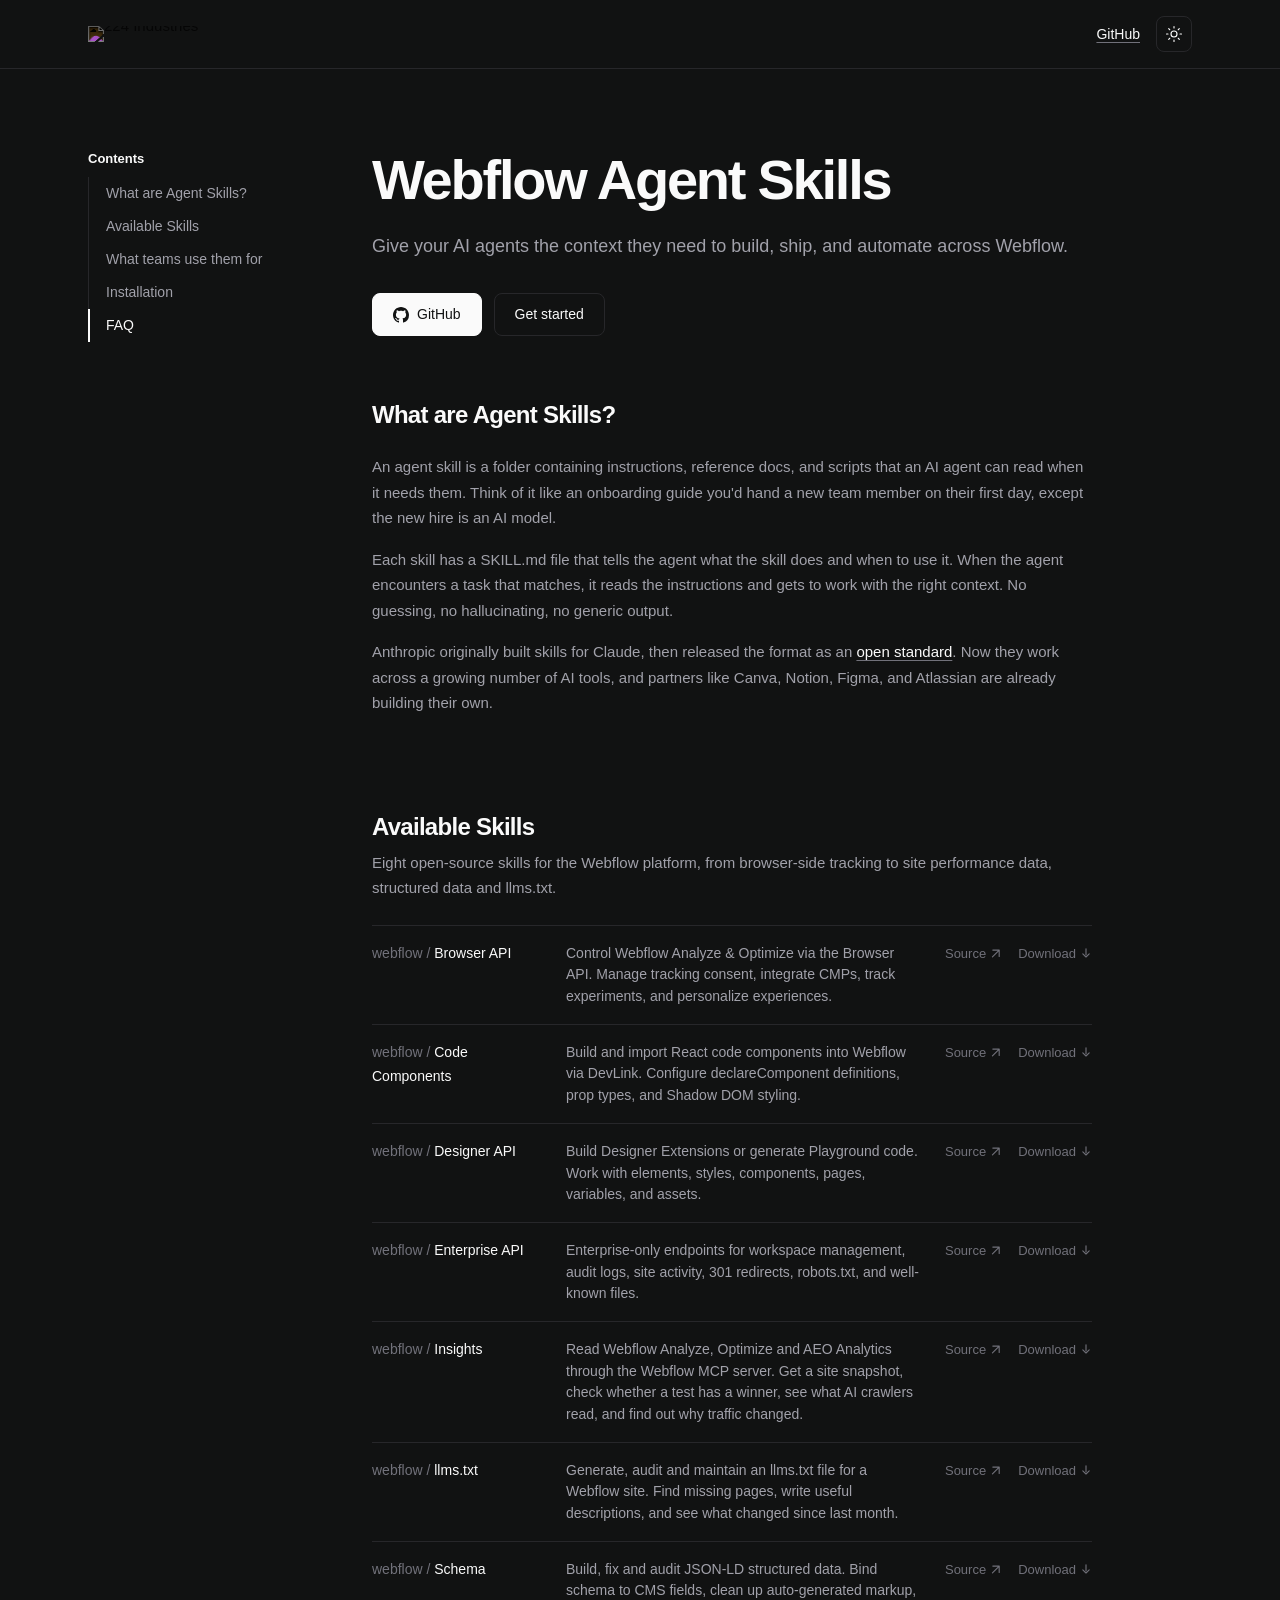
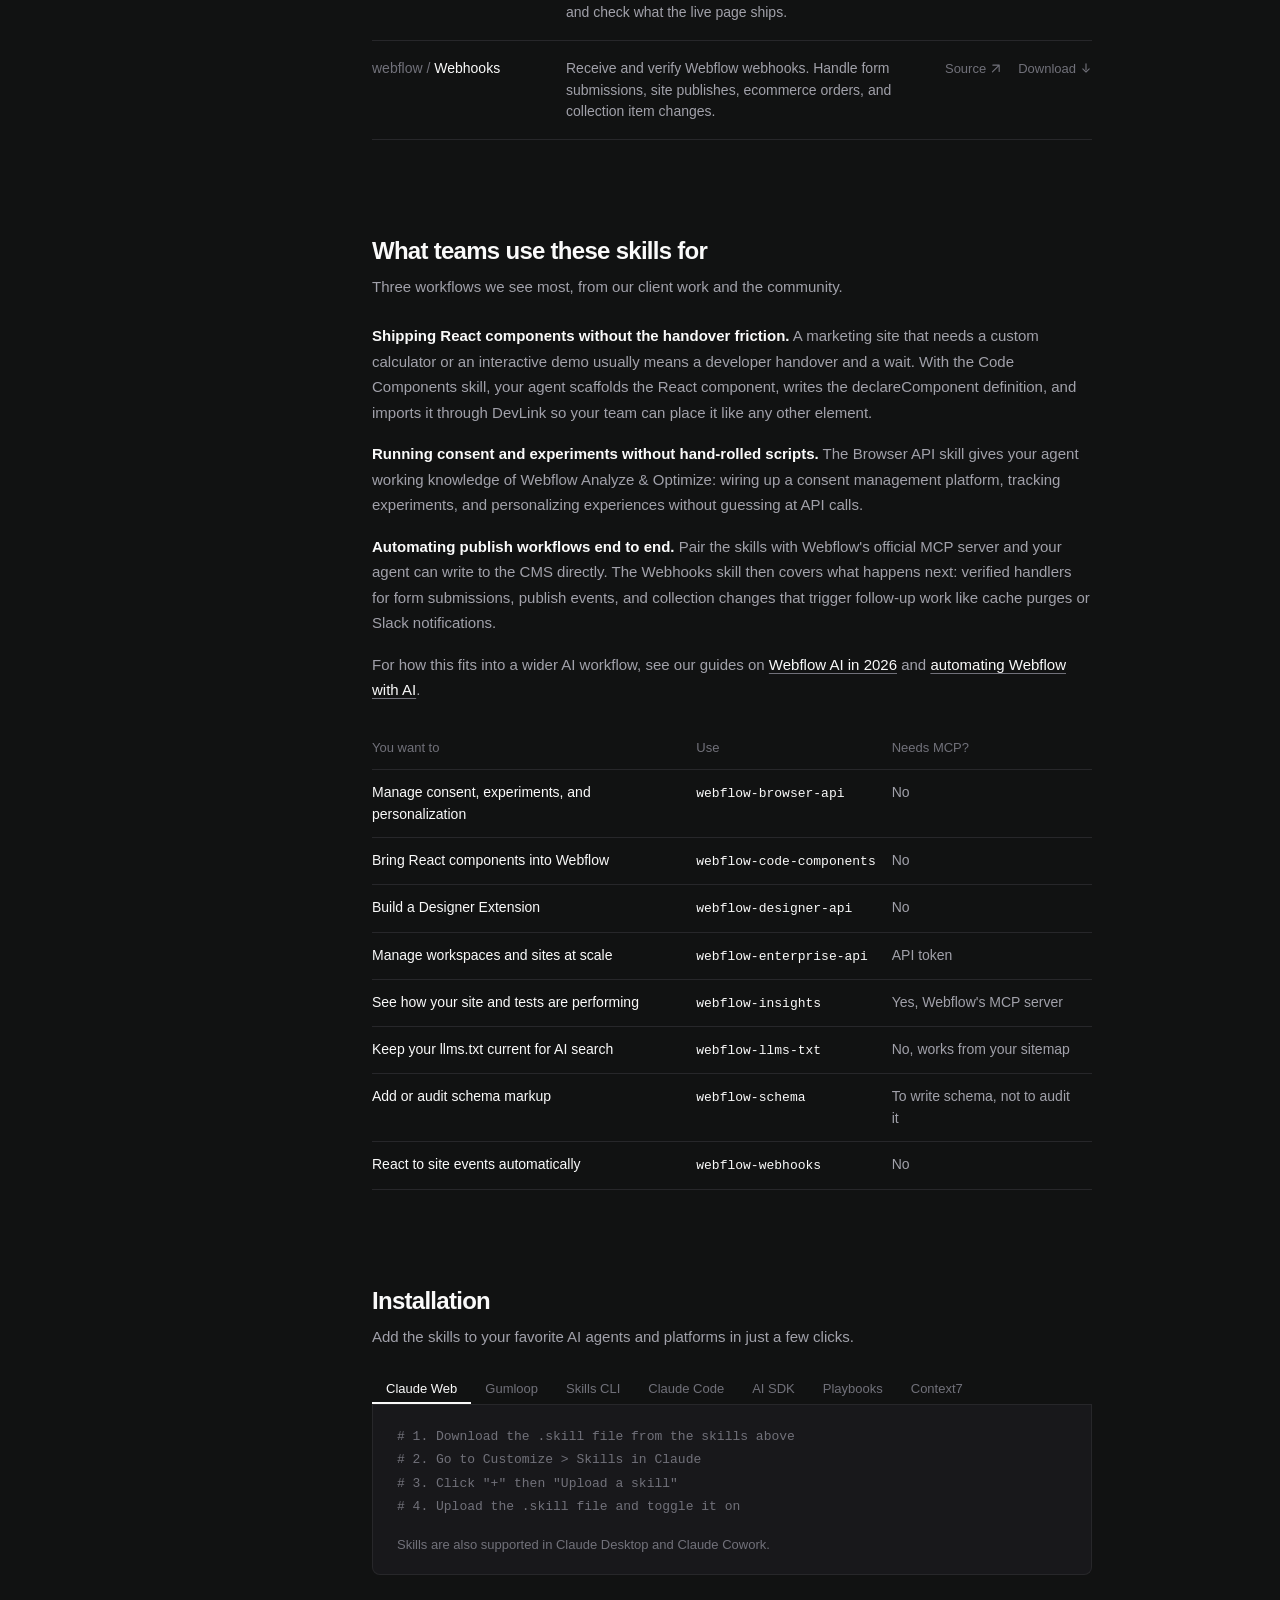
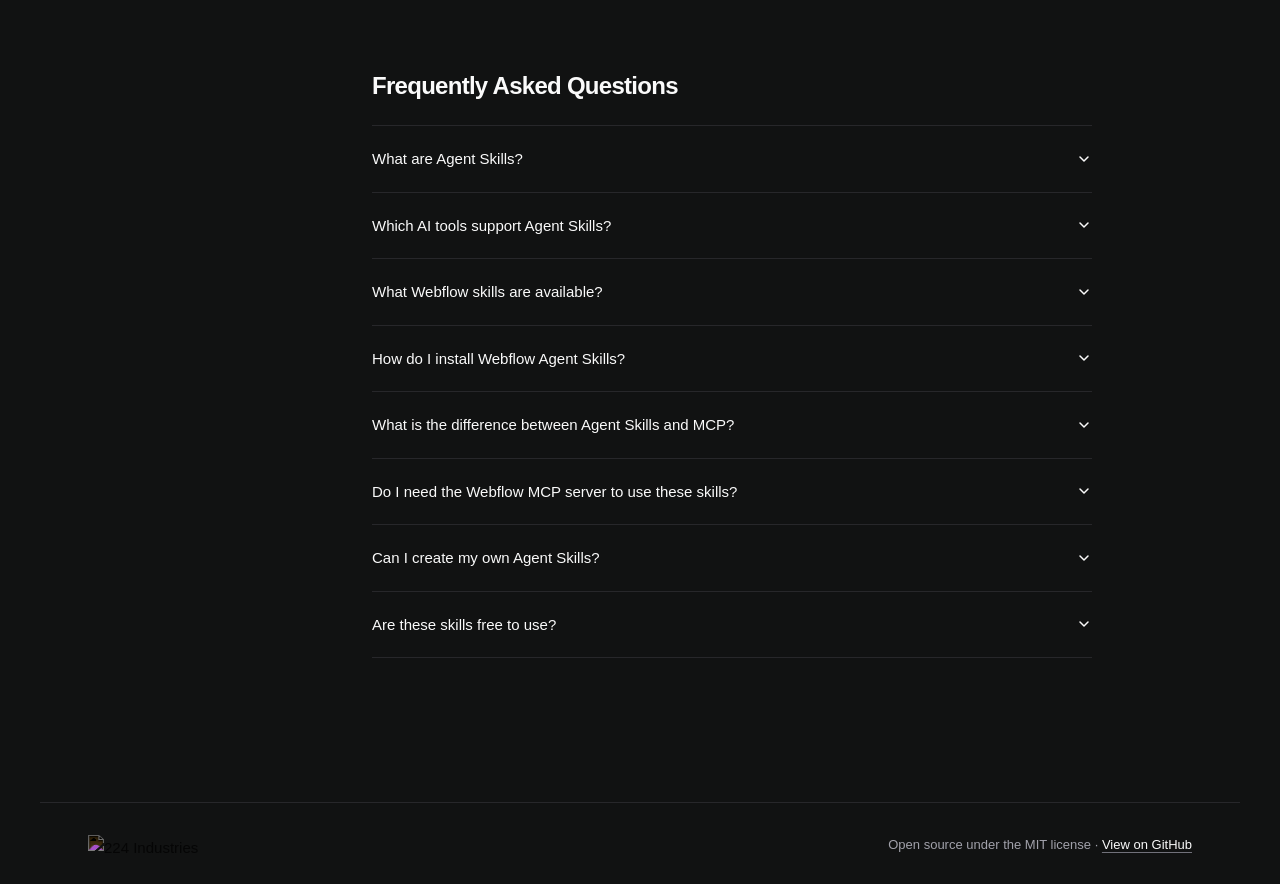
==== docs/index.html @ bc15a8db "Primary buttons use the theme colours, not the brand mint Co-Authored-By: Claude Opus 5.5 <noreply@a" ====
<!DOCTYPE html>
<html lang="en" data-theme="dark">
<head>
  <!-- Google Tag Manager -->
  <script>(function(w,d,s,l,i){w[l]=w[l]||[];w[l].push({'gtm.start':
  new Date().getTime(),event:'gtm.js'});var f=d.getElementsByTagName(s)[0],
  j=d.createElement(s),dl=l!='dataLayer'?'&l='+l:'';j.async=true;j.src=
  'https://www.googletagmanager.com/gtm.js?id='+i+dl;f.parentNode.insertBefore(j,f);
  })(window,document,'script','dataLayer','GTM-KTM57RM4');</script>
  <!-- End Google Tag Manager -->
  <meta charset="UTF-8">
  <meta name="viewport" content="width=device-width, initial-scale=1.0">
  <title>Webflow Agent Skills | 224 Industries</title>
  <meta name="description" content="Free, open-source Webflow Agent Skills for teams using Claude or other AI agents. Covers the Designer API, code components, webhooks and more.">
  <meta name="robots" content="index, follow">
  <meta name="author" content="224 Industries">
  <meta name="theme-color" content="#111212">
  <link rel="icon" type="image/jpeg" href="https://224industries.com.au/webflow-skills/assets/fav-brand.jpg">
  <link rel="apple-touch-icon" href="https://224industries.com.au/webflow-skills/assets/webclip-brand.png">
  <link rel="canonical" href="https://224industries.com.au/webflow-skills">
  <!-- Open Graph -->
  <meta property="og:type" content="website">
  <meta property="og:title" content="Webflow Agent Skills | 224 Industries">
  <meta property="og:description" content="Free, open-source Webflow Agent Skills for teams using Claude or other AI agents. Covers the Designer API, code components, webhooks and more.">
  <meta property="og:url" content="https://224industries.com.au/webflow-skills">
  <meta property="og:site_name" content="224 Industries">
  <meta property="og:image" content="https://224industries.com.au/webflow-skills/open-graph-image.png">
  <meta property="og:image:width" content="1200">
  <meta property="og:image:height" content="630">
  <meta property="og:image:alt" content="Webflow Agent Skills by 224 Industries">
  <meta property="og:locale" content="en_US">
  <!-- Twitter Card -->
  <meta name="twitter:card" content="summary_large_image">
  <meta name="twitter:title" content="Webflow Agent Skills | 224 Industries">
  <meta name="twitter:description" content="Free, open-source Webflow Agent Skills for teams using Claude or other AI agents. Covers the Designer API, code components, webhooks and more.">
  <meta name="twitter:image" content="https://224industries.com.au/webflow-skills/open-graph-image.png">
  <meta name="twitter:image:alt" content="Webflow Agent Skills by 224 Industries">
  <script type="application/ld+json">
  {
    "@context": "https://schema.org",
    "@graph": [
      {
        "@type": "WebPage",
        "name": "Webflow Agent Skills",
        "description": "Open-source Agent Skills for Webflow. Give your AI agents the context they need to build, ship, and automate across the Webflow platform.",
        "url": "https://224industries.com.au/webflow-skills",
        "inLanguage": "en-US",
        "isPartOf": {
          "@type": "WebSite",
          "name": "224 Industries",
          "url": "https://224industries.com.au"
        }
      },
      {
        "@type": "SoftwareSourceCode",
        "name": "Webflow Agent Skills",
        "description": "A collection of open-source Agent Skills for building, shipping, and automating with the Webflow platform.",
        "codeRepository": "https://github.com/224-industries/webflow-skills",
        "programmingLanguage": ["TypeScript", "JavaScript", "Python"],
        "license": "https://opensource.org/licenses/MIT",
        "author": {
          "@type": "Organization",
          "name": "224 Industries",
          "url": "https://224industries.com.au"
        },
        "publisher": {
          "@type": "Organization",
          "name": "224 Industries",
          "url": "https://224industries.com.au"
        },
        "keywords": ["webflow", "agent skills", "ai", "open source", "designer api", "webhooks", "browser api", "code components", "enterprise api", "llms.txt", "schema markup", "json-ld"]
      },
      {
        "@type": "HowTo",
        "name": "How to install Webflow Agent Skills in Claude",
        "description": "Install open-source Webflow Agent Skills in Claude in under five minutes.",
        "step": [
          {"@type": "HowToStep", "name": "Download a skill file", "text": "Download the .skill file for the skill you need from 224industries.com.au/webflow-skills."},
          {"@type": "HowToStep", "name": "Upload it in Claude", "text": "In Claude, go to Customize > Skills, click the plus button, choose Upload a skill, and upload the .skill file."},
          {"@type": "HowToStep", "name": "Toggle it on and start", "text": "Toggle the skill on, then ask Claude for the Webflow task you need. The skill loads automatically when the task matches. In Claude Code, you can instead run npx skills add 224-industries/webflow-skills."}
        ]
      },
      {
        "@type": "FAQPage",
        "mainEntity": [
          {
            "@type": "Question",
            "name": "What are Agent Skills?",
            "acceptedAnswer": {
              "@type": "Answer",
              "text": "An agent skill is a folder containing instructions, reference docs, and scripts that an AI agent can read when it needs them. Each skill has a SKILL.md file that tells the agent what the skill does and when to use it. Anthropic originally built skills for Claude, then released the format as an open standard."
            }
          },
          {
            "@type": "Question",
            "name": "Which AI tools support Agent Skills?",
            "acceptedAnswer": {
              "@type": "Answer",
              "text": "Agent Skills work across Claude Web, Claude Desktop, Claude Cowork, Claude Code, Gumloop, the Vercel AI SDK, Playbooks, and Context7. Any AI agent that supports the open Agent Skills standard can use them."
            }
          },
          {
            "@type": "Question",
            "name": "What Webflow skills are available?",
            "acceptedAnswer": {
              "@type": "Answer",
              "text": "There are eight open-source skills: webflow-browser-api for tracking and consent management, webflow-code-components for React components via DevLink, webflow-designer-api for Designer Extensions and the Playground, webflow-enterprise-api for enterprise-only endpoints, webflow-insights for reading Analyze, Optimize and AEO Analytics data, webflow-llms-txt for generating and maintaining an llms.txt file, webflow-schema for building and auditing JSON-LD structured data, and webflow-webhooks for receiving and verifying webhook events."
            }
          },
          {
            "@type": "Question",
            "name": "How do I install Webflow Agent Skills?",
            "acceptedAnswer": {
              "@type": "Answer",
              "text": "The fastest way is to download a .skill file and upload it in Claude via Customize > Skills. You can also install via the Skills CLI (npx skills add 224-industries/webflow-skills), Claude Code (/plugin add 224-industries/webflow-skills), Gumloop, Playbooks, or Context7."
            }
          },
          {
            "@type": "Question",
            "name": "What is the difference between Agent Skills and MCP?",
            "acceptedAnswer": {
              "@type": "Answer",
              "text": "MCP gives an agent access: a live connection to Webflow's APIs so it can read and change your site. Agent Skills give it knowledge: packaged instructions for doing a job well. They work best together. An agent with Webflow's MCP server but no skills has the keys without the map."
            }
          },
          {
            "@type": "Question",
            "name": "Do I need the Webflow MCP server to use these skills?",
            "acceptedAnswer": {
              "@type": "Answer",
              "text": "Not for all of them. The code-components and designer-api skills guide local builds, and the webhooks skill covers handlers on your own server. The llms.txt skill can work from your sitemap, and the schema skill can audit any live page without a connection. For CMS writes, schema writes and site management, connect Webflow's official MCP server alongside the skills."
            }
          },
          {
            "@type": "Question",
            "name": "Can I create my own Agent Skills?",
            "acceptedAnswer": {
              "@type": "Answer",
              "text": "Yes. A skill is just a folder with a SKILL.md file and any supporting references, scripts, or assets. Create a SKILL.md with YAML frontmatter (name and description), add your instructions in the body, and you have a working skill. See the Agent Skills specification at agentskills.io for the full format."
            }
          },
          {
            "@type": "Question",
            "name": "Are these skills free to use?",
            "acceptedAnswer": {
              "@type": "Answer",
              "text": "Yes. All eight Webflow skills in this repository are open-source under the MIT license. You can use, modify, and distribute them freely. Premium skills covering strategy, discovery, and client workflows are available separately in the Webflow Skills Kit."
            }
          }
        ]
      }
    ]
  }
  </script>
  <style>
  /* Shared 224 page theme: used by docs.224industries.com.au and 224industries.com.au/webflow-skills.
     Pages open in dark mode; the header button switches to light for the visit. */
  :root {
    --brand-100: #E1FFF8;
    --brand-500: #6AFFDC;
    --brand-600: #58D0B4;
    --brand-text: #111212;

    --space-3: 16px;
    --space-4: 24px;
    --space-5: 32px;
    --space-6: 40px;
    --space-7: 48px;
    --space-8: 64px;
    --section-space-small: 80px;
    --site-margin: 48px;
    --gap-tight: 8px;

    --radius-medium: 8px;
    --radius-main: 16px;
    --hair: 0.5px;

    --font: -apple-system, BlinkMacSystemFont, "Segoe UI", Roboto, "Helvetica Neue", Arial, sans-serif;
    --font-code: ui-monospace, "SF Mono", "Cascadia Code", "Segoe UI Mono", Menlo, Consolas, monospace;
  }
  :root, :root[data-theme="dark"] {
    --bg: #111212;
    --surface: #18181b;
    --text: #fafafa;
    --text-body: #a1a1aa;
    --text-subtle: #71717a;
    --border: #27272a;
    --underline: #71717a;
    --code-bg: rgba(250, 250, 250, 0.08);
    --hover-bg: rgba(250, 250, 250, 0.06);
    --prompt-bg: rgba(106, 255, 220, 0.08);
    --prompt-border: rgba(106, 255, 220, 0.24);
    --copy-hover: rgba(250, 250, 250, 0.08);
    --btn-hover: #d4d4d8;
    --logo-filter: invert(1);
    color-scheme: dark;
  }
  :root[data-theme="light"] {
    --bg: #ffffff;
    --surface: #F0F0F0;
    --text: #111212;
    --text-body: #3a3d3d;
    --text-subtle: #6F7373;
    --border: #E2E2E2;
    --underline: #C9CCCC;
    --code-bg: rgba(17, 18, 18, 0.06);
    --hover-bg: #F0F0F0;
    --prompt-bg: var(--brand-100);
    --prompt-border: transparent;
    --copy-hover: #ffffff;
    --btn-hover: #3a3d3d;
    --logo-filter: none;
    color-scheme: light;
  }
  /* 0.5px hairlines can vanish on standard-resolution screens */
  @media (max-resolution: 1.49dppx), (-webkit-max-device-pixel-ratio: 1.49) {
    :root { --hair: 1px; }
  }

  *, *::before, *::after { box-sizing: border-box; }
  html { scroll-behavior: smooth; -webkit-text-size-adjust: 100%; }
  @media (prefers-reduced-motion: reduce) { html { scroll-behavior: auto; } }
  body {
    margin: 0;
    background: var(--bg);
    color: var(--text-body);
    font-family: var(--font);
    font-size: 15px; line-height: 1.7;
    -webkit-font-smoothing: antialiased;
    -moz-osx-font-smoothing: grayscale;
    transition: background-color .2s, color .2s;
  }

  /* Type scale */
  h1, h2, h3, h4 { color: var(--text); }
  h1 { font-size: clamp(2.25rem, 5vw, 3.5rem); font-weight: 700; line-height: 1.1; letter-spacing: -0.04em; margin: 0; }
  h2 { font-size: 1.5rem; font-weight: 600; line-height: 1.25; letter-spacing: -0.03em; margin: 0 0 var(--space-3); }
  h3 { font-size: 1.125rem; font-weight: 600; line-height: 1.35; letter-spacing: -0.02em; margin: var(--space-6) 0 var(--gap-tight); }
  h4 { font-size: 0.9375rem; font-weight: 600; line-height: 1.4; letter-spacing: -0.01em; margin: var(--space-5) 0 var(--gap-tight); }
  p { margin: 0 0 var(--space-3); }
  .lead { font-size: 1.125rem; line-height: 1.7; }
  .small { font-size: 0.8125rem; line-height: 1.5; }
  strong { font-weight: 600; color: var(--text); }
  code {
    font-family: var(--font-code); font-size: 0.8125rem;
    color: var(--text); background: var(--code-bg); border-radius: 4px; padding: 0.1em 0.35em;
    overflow-wrap: anywhere;
  }

  a { color: var(--text); text-decoration: underline; text-decoration-color: var(--underline);
      text-decoration-thickness: 1px; text-underline-offset: 3px; transition: text-decoration-color .15s, color .15s; }
  a:hover { text-decoration-color: var(--text); }
  a:focus-visible, button:focus-visible, summary:focus-visible {
    outline: 2px solid var(--text); outline-offset: 3px; border-radius: 4px;
  }

  ul, ol { margin: 0 0 var(--space-3); padding-left: 1.25em; }
  li { margin-bottom: var(--gap-tight); }
  li::marker { color: var(--text-subtle); }

  /* Header */
  .site-header { border-bottom: var(--hair) solid var(--border); }
  .site-header-inner {
    max-width: 1200px; margin: 0 auto; padding: var(--space-3) var(--site-margin);
    display: flex; align-items: center; justify-content: space-between; gap: var(--space-3);
  }
  .site-header .logo { display: block; line-height: 0; text-decoration: none; }
  .site-header .logo img, .site-footer img { filter: var(--logo-filter); }
  .site-header .logo img { height: 24px; width: auto; }
  .header-actions { display: flex; align-items: center; gap: var(--space-3); }
  .header-link { font-size: 0.875rem; line-height: 1.5; font-weight: 500; }
  .hl-short { display: none; }
  @media (max-width: 480px) { .hl-long { display: none; } .hl-short { display: inline; } }

  /* Light and dark switch */
  .theme-toggle {
    flex: none; width: 36px; height: 36px; padding: 0; cursor: pointer;
    display: inline-flex; align-items: center; justify-content: center;
    color: var(--text); background: transparent;
    border: var(--hair) solid var(--border); border-radius: var(--radius-medium);
    transition: background .15s, border-color .15s;
  }
  .theme-toggle:hover { background: var(--hover-bg); }
  .theme-toggle svg { width: 18px; height: 18px; }
  :root[data-theme="light"] .theme-toggle .icon-sun,
  :root:not([data-theme="light"]) .theme-toggle .icon-moon { display: none; }

  /* Hero */
  .hero { margin-bottom: var(--space-7); }
  .hero h1 { margin-bottom: 20px; }
  .hero .lead { margin-bottom: var(--space-5); }

  /* Layout */
  .layout {
    max-width: 1200px; margin: 0 auto; padding: var(--section-space-small) var(--site-margin);
    display: grid; grid-template-columns: 220px minmax(0, 720px); gap: var(--space-8);
  }
  .toc { position: sticky; top: var(--space-5); align-self: start; max-height: calc(100vh - 64px); overflow: auto; }
  .toc-title { font-size: 0.8125rem; line-height: 1.5; font-weight: 600; color: var(--text); margin-bottom: var(--gap-tight); }
  .toc ul { list-style: none; padding: 0; margin: 0; }
  .toc > ul { border-left: var(--hair) solid var(--border); }
  .toc li { margin: 0; }
  .toc ul ul a { padding-left: var(--space-5); }
  .toc a {
    display: block; padding: 6px 0 6px var(--space-3); margin-left: -1px;
    border-left: 2px solid transparent;
    font-size: 0.875rem; line-height: 1.5; color: var(--text-body); text-decoration: none;
  }
  .toc a:hover { color: var(--text); }
  .toc a.active { color: var(--text); border-left-color: var(--text); font-weight: 500; }

  main section { padding-top: var(--space-3); margin-bottom: var(--section-space-small); scroll-margin-top: var(--space-5); }
  main section:last-of-type { margin-bottom: var(--space-8); }
  [id] { scroll-margin-top: var(--space-5); }

  /* Buttons */
  .btn-primary, .btn-ghost {
    display: inline-flex; align-items: center; gap: var(--gap-tight);
    text-decoration: none; font-family: var(--font); font-size: 0.875rem; line-height: 1.5; font-weight: 500;
    border-radius: var(--radius-medium); padding: 10px 20px; cursor: pointer;
    transition: background .15s, border-color .15s, color .15s;
  }
  .btn-primary { background: var(--text); color: var(--bg); border: 1px solid var(--text); }
  .btn-primary:hover { background: var(--btn-hover); border-color: var(--btn-hover); color: var(--bg); }
  .btn-ghost { background: transparent; color: var(--text); border: 1px solid var(--border); }
  .btn-ghost:hover { background: var(--hover-bg); }
  .btn-primary svg, .btn-ghost svg { width: 16px; height: 16px; flex-shrink: 0; }

  /* Footer */
  .site-footer {
    border-top: var(--hair) solid var(--border);
    max-width: 1200px; margin: 0 auto;
    padding: var(--space-5) var(--site-margin);
    display: flex; justify-content: space-between; align-items: center; gap: var(--space-3); flex-wrap: wrap;
  }
  .site-footer img { height: 20px; width: auto; display: block; }

  /* Mobile contents */
  .toc-mobile { display: none; }

  @media (max-width: 900px) {
    :root { --site-margin: 16px; }
    .layout { grid-template-columns: minmax(0, 1fr); gap: 0; padding-top: var(--space-7); }
    .toc { display: none; }
    .toc-mobile { display: block; margin-bottom: var(--space-7); border: var(--hair) solid var(--border); border-radius: var(--radius-main); }
    .toc-mobile > summary { cursor: pointer; padding: var(--space-3) 20px; font-weight: 500; color: var(--text); }
    .toc-mobile ul { list-style: none; margin: 0; padding: 0 20px var(--space-3); }
    .toc-mobile ul ul { padding: 0 0 0 var(--space-3); }
    .toc-mobile li { margin: 0; }
    .toc-mobile a { display: block; padding: 6px 0; text-decoration: none; }
    .hero { margin-bottom: var(--space-5); }
    h1 { font-size: 2rem; }
    main section { margin-bottom: var(--space-8); }
  }

  /* ---- Skills page components ---- */
  .hero-actions { display: flex; gap: 12px; flex-wrap: wrap; }

  .section-header { margin-bottom: var(--space-4); }
  .section-header h2 { margin-bottom: var(--gap-tight); }
  .section-desc { margin: 0; }
  .section-body p:last-child { margin-bottom: 0; }

  /* Jobs table */
  .jobs-table { width: 100%; border-collapse: collapse; margin-top: var(--space-4); font-size: 0.875rem; }
  .jobs-table th {
    text-align: left; font-weight: 500; color: var(--text-subtle); font-size: 0.8125rem;
    padding: 10px 16px 10px 0; border-bottom: var(--hair) solid var(--border);
  }
  .jobs-table td {
    padding: 12px 16px 12px 0; border-bottom: var(--hair) solid var(--border);
    vertical-align: top; line-height: 1.55;
  }
  .jobs-table td:first-child { color: var(--text); }
  .jobs-table code { background: none; padding: 0; white-space: nowrap; }

  /* Skill rows */
  .skill-list { display: flex; flex-direction: column; }
  .skill-row {
    display: flex; align-items: baseline; gap: var(--space-4);
    padding: var(--space-3) 0; border-bottom: var(--hair) solid var(--border);
  }
  .skill-row:first-child { border-top: var(--hair) solid var(--border); }
  .skill-name { font-size: 0.875rem; font-weight: 500; color: var(--text); flex-shrink: 0; width: 170px; }
  .skill-name .skill-prefix { color: var(--text-subtle); font-weight: 400; }
  .skill-desc { flex: 1; font-size: 0.875rem; line-height: 1.55; min-width: 0; }
  .skill-actions { display: flex; gap: var(--space-3); flex-shrink: 0; align-items: center; }
  .skill-action {
    font-size: 0.8125rem; color: var(--text-subtle); text-decoration: none;
    display: inline-flex; align-items: center; gap: 4px;
  }
  .skill-action:hover { color: var(--text); }
  .skill-action svg { width: 12px; height: 12px; }

  /* Install tabs */
  .install-tabs {
    position: relative; display: flex; border-bottom: var(--hair) solid var(--border);
    overflow-x: auto; scrollbar-width: none;
  }
  .install-tabs::-webkit-scrollbar { display: none; }
  .install-tabs-indicator {
    position: absolute; bottom: 0; height: 2px; background: var(--text);
    transition: left .3s ease, width .3s ease; pointer-events: none;
  }
  .install-tab {
    padding: 8px 14px; font-size: 0.8125rem; font-weight: 500; font-family: var(--font);
    background: transparent; color: var(--text-subtle); border: none; cursor: pointer;
    transition: color .15s; white-space: nowrap;
  }
  .install-tab:hover, .install-tab.active { color: var(--text); }
  .install-panel {
    display: none; background: var(--surface);
    border: var(--hair) solid var(--border); border-top: none;
    border-radius: 0 0 var(--radius-medium) var(--radius-medium); padding: 20px var(--space-4);
  }
  .install-panel.active { display: block; }
  .install-panel code {
    display: block; background: none; padding: 0; border-radius: 0;
    line-height: 1.8; white-space: pre-wrap; word-break: break-all;
  }
  .install-panel .comment { color: var(--text-subtle); }
  .install-panel .note { display: block; margin-top: var(--space-3); font-size: 0.8125rem; line-height: 1.5; color: var(--text-subtle); }

  /* FAQ */
  .faq-list { display: flex; flex-direction: column; border-top: var(--hair) solid var(--border); }
  .faq-item { border-bottom: var(--hair) solid var(--border); }
  .faq-item summary {
    display: flex; align-items: center; justify-content: space-between; gap: var(--space-3);
    padding: 20px 0; font-size: 0.9375rem; font-weight: 500; color: var(--text);
    cursor: pointer; list-style: none; transition: color .15s;
  }
  .faq-item summary::-webkit-details-marker { display: none; }
  .faq-item summary::marker { content: ''; }
  .faq-item summary:hover { color: var(--text-body); }
  .faq-icon { width: 16px; height: 16px; flex-shrink: 0; transition: transform .25s ease; }
  .faq-item.is-open .faq-icon { transform: rotate(180deg); }
  .faq-answer { display: grid; grid-template-rows: 0fr; transition: grid-template-rows .3s ease; }
  .faq-item[open] .faq-answer { grid-template-rows: 1fr; }
  .faq-answer-inner { overflow: hidden; }
  .faq-answer-inner p { padding: 0 0 20px; margin: 0; font-size: 0.875rem; line-height: 1.7; }

  @media (max-width: 640px) {
    .skill-row { flex-direction: column; gap: var(--gap-tight); }
    .skill-name { width: auto; }
    .install-panel { padding: var(--space-3); }
    .jobs-table th:nth-child(3), .jobs-table td:nth-child(3) { display: none; }
  }
  </style>
</head>
<body>
<header class="site-header"><div class="site-header-inner">
  <a class="logo" href="https://224industries.com.au/" aria-label="224 Industries home">
    <img src="https://224industries.com.au/webflow-skills/assets/logo-224Industries-dark.svg" alt="224 Industries" width="136" height="24">
  </a>
  <div class="header-actions">
    <a class="header-link" href="https://github.com/224-industries/webflow-skills" target="_blank" rel="noopener">GitHub</a>
    <button class="theme-toggle" type="button" aria-label="Switch to light mode">
      <svg class="icon-sun" viewBox="0 0 24 24" fill="none" stroke="currentColor" stroke-width="1.5" stroke-linecap="round" aria-hidden="true"><circle cx="12" cy="12" r="4"/><path d="M12 2v2M12 20v2M4.93 4.93l1.41 1.41M17.66 17.66l1.41 1.41M2 12h2M20 12h2M4.93 19.07l1.41-1.41M17.66 6.34l1.41-1.41"/></svg>
      <svg class="icon-moon" viewBox="0 0 24 24" fill="none" stroke="currentColor" stroke-width="1.5" stroke-linecap="round" stroke-linejoin="round" aria-hidden="true"><path d="M20.5 14.5A8.5 8.5 0 0 1 9.5 3.5a8.5 8.5 0 1 0 11 11Z"/></svg>
    </button>
  </div>
</div></header>

<div class="layout">
  <nav class="toc" aria-label="Contents">
    <div class="toc-title">Contents</div>
    <ul>
      <li><a href="#what-are-agent-skills">What are Agent Skills?</a></li>
      <li><a href="#available-skills">Available Skills</a></li>
      <li><a href="#use-cases">What teams use them for</a></li>
      <li><a href="#installation">Installation</a></li>
      <li><a href="#faq">FAQ</a></li>
    </ul>
  </nav>

  <main>
    <div class="hero">
      <h1>Webflow Agent Skills</h1>
      <p class="lead">Give your AI agents the context they need to build, ship, and automate across Webflow.</p>
      <div class="hero-actions">
        <a href="https://github.com/224-industries/webflow-skills" target="_blank" rel="noopener" class="btn-primary">
          <svg viewBox="0 0 16 16" fill="currentColor"><path d="M8 0C3.58 0 0 3.58 0 8c0 3.54 2.29 6.53 5.47 7.59.4.07.55-.17.55-.38 0-.19-.01-.82-.01-1.49-2.01.37-2.53-.49-2.69-.94-.09-.23-.48-.94-.82-1.13-.28-.15-.68-.52-.01-.53.63-.01 1.08.58 1.23.82.72 1.21 1.87.87 2.33.66.07-.52.28-.87.51-1.07-1.78-.2-3.64-.89-3.64-3.95 0-.87.31-1.59.82-2.15-.08-.2-.36-1.02.08-2.12 0 0 .67-.21 2.2.82.64-.18 1.32-.27 2-.27.68 0 1.36.09 2 .27 1.53-1.04 2.2-.82 2.2-.82.44 1.1.16 1.92.08 2.12.51.56.82 1.27.82 2.15 0 3.07-1.87 3.75-3.65 3.95.29.25.54.73.54 1.48 0 1.07-.01 1.93-.01 2.2 0 .21.15.46.55.38A8.013 8.013 0 0016 8c0-4.42-3.58-8-8-8z"/></svg>
          GitHub
        </a>
        <a href="#installation" class="btn-ghost">Get started</a>
      </div>
    </div>

    <details class="toc-mobile">
      <summary>Contents</summary>
      <ul>
        <li><a href="#what-are-agent-skills">What are Agent Skills?</a></li>
        <li><a href="#available-skills">Available Skills</a></li>
        <li><a href="#use-cases">What teams use them for</a></li>
        <li><a href="#installation">Installation</a></li>
        <li><a href="#faq">FAQ</a></li>
      </ul>
    </details>

  <!-- What are Agent Skills? -->
  <section id="what-are-agent-skills">
      <div class="section-header">
        <h2 class="section-title">What are Agent Skills?</h2>
      </div>
      <div class="section-body">
        <p>An agent skill is a folder containing instructions, reference docs, and scripts that an AI agent can read when it needs them. Think of it like an onboarding guide you'd hand a new team member on their first day, except the new hire is an AI model.</p>
        <p>Each skill has a SKILL.md file that tells the agent what the skill does and when to use it. When the agent encounters a task that matches, it reads the instructions and gets to work with the right context. No guessing, no hallucinating, no generic output.</p>
        <p>Anthropic originally built skills for Claude, then released the format as an <a href="https://agentskills.io" target="_blank" rel="noopener">open standard</a>. Now they work across a growing number of AI tools, and partners like Canva, Notion, Figma, and Atlassian are already building their own.</p>
      </div>
  </section>
  <!-- Available Skills -->
  <section id="available-skills">
      <div class="section-header">
        <h2 class="section-title">Available Skills</h2>
        <p class="section-desc">Eight open-source skills for the Webflow platform, from browser-side tracking to site performance data, structured data and llms.txt.</p>
      </div>
      <div class="skill-list">
        <div class="skill-row">
          <span class="skill-name"><span class="skill-prefix">webflow / </span>Browser API</span>
          <span class="skill-desc">Control Webflow Analyze &amp; Optimize via the Browser API. Manage tracking consent, integrate CMPs, track experiments, and personalize experiences.</span>
          <span class="skill-actions">
            <a href="https://github.com/224-industries/webflow-skills/tree/main/skills/webflow-browser-api" target="_blank" rel="noopener" class="skill-action">Source <svg viewBox="0 0 16 16" fill="currentColor"><path d="M3.75 2a.75.75 0 0 0 0 1.5h6.69L2.72 11.22a.75.75 0 1 0 1.06 1.06L11.5 4.56v6.69a.75.75 0 0 0 1.5 0V2.75a.75.75 0 0 0-.75-.75H3.75Z"/></svg></a>
            <a href="https://github.com/224-Industries/webflow-skills/releases/latest/download/webflow-browser-api.skill" target="_blank" rel="noopener" class="skill-action">Download <svg viewBox="0 0 16 16" fill="currentColor"><path d="M8 10.94l3.72-3.72a.75.75 0 1 1 1.06 1.06l-4.25 4.25a.75.75 0 0 1-1.06 0L3.22 8.28a.75.75 0 0 1 1.06-1.06L8 10.94ZM8.75 1a.75.75 0 0 0-1.5 0v8.69h1.5V1Z"/></svg></a>
          </span>
        </div>
        <div class="skill-row">
          <span class="skill-name"><span class="skill-prefix">webflow / </span>Code Components</span>
          <span class="skill-desc">Build and import React code components into Webflow via DevLink. Configure declareComponent definitions, prop types, and Shadow DOM styling.</span>
          <span class="skill-actions">
            <a href="https://github.com/224-industries/webflow-skills/tree/main/skills/webflow-code-components" target="_blank" rel="noopener" class="skill-action">Source <svg viewBox="0 0 16 16" fill="currentColor"><path d="M3.75 2a.75.75 0 0 0 0 1.5h6.69L2.72 11.22a.75.75 0 1 0 1.06 1.06L11.5 4.56v6.69a.75.75 0 0 0 1.5 0V2.75a.75.75 0 0 0-.75-.75H3.75Z"/></svg></a>
            <a href="https://github.com/224-Industries/webflow-skills/releases/latest/download/webflow-code-components.skill" target="_blank" rel="noopener" class="skill-action">Download <svg viewBox="0 0 16 16" fill="currentColor"><path d="M8 10.94l3.72-3.72a.75.75 0 1 1 1.06 1.06l-4.25 4.25a.75.75 0 0 1-1.06 0L3.22 8.28a.75.75 0 0 1 1.06-1.06L8 10.94ZM8.75 1a.75.75 0 0 0-1.5 0v8.69h1.5V1Z"/></svg></a>
          </span>
        </div>
        <div class="skill-row">
          <span class="skill-name"><span class="skill-prefix">webflow / </span>Designer API</span>
          <span class="skill-desc">Build Designer Extensions or generate Playground code. Work with elements, styles, components, pages, variables, and assets.</span>
          <span class="skill-actions">
            <a href="https://github.com/224-industries/webflow-skills/tree/main/skills/webflow-designer-api" target="_blank" rel="noopener" class="skill-action">Source <svg viewBox="0 0 16 16" fill="currentColor"><path d="M3.75 2a.75.75 0 0 0 0 1.5h6.69L2.72 11.22a.75.75 0 1 0 1.06 1.06L11.5 4.56v6.69a.75.75 0 0 0 1.5 0V2.75a.75.75 0 0 0-.75-.75H3.75Z"/></svg></a>
            <a href="https://github.com/224-Industries/webflow-skills/releases/latest/download/webflow-designer-api.skill" target="_blank" rel="noopener" class="skill-action">Download <svg viewBox="0 0 16 16" fill="currentColor"><path d="M8 10.94l3.72-3.72a.75.75 0 1 1 1.06 1.06l-4.25 4.25a.75.75 0 0 1-1.06 0L3.22 8.28a.75.75 0 0 1 1.06-1.06L8 10.94ZM8.75 1a.75.75 0 0 0-1.5 0v8.69h1.5V1Z"/></svg></a>
          </span>
        </div>
        <div class="skill-row">
          <span class="skill-name"><span class="skill-prefix">webflow / </span>Enterprise API</span>
          <span class="skill-desc">Enterprise-only endpoints for workspace management, audit logs, site activity, 301 redirects, robots.txt, and well-known files.</span>
          <span class="skill-actions">
            <a href="https://github.com/224-industries/webflow-skills/tree/main/skills/webflow-enterprise-api" target="_blank" rel="noopener" class="skill-action">Source <svg viewBox="0 0 16 16" fill="currentColor"><path d="M3.75 2a.75.75 0 0 0 0 1.5h6.69L2.72 11.22a.75.75 0 1 0 1.06 1.06L11.5 4.56v6.69a.75.75 0 0 0 1.5 0V2.75a.75.75 0 0 0-.75-.75H3.75Z"/></svg></a>
            <a href="https://github.com/224-Industries/webflow-skills/releases/latest/download/webflow-enterprise-api.skill" target="_blank" rel="noopener" class="skill-action">Download <svg viewBox="0 0 16 16" fill="currentColor"><path d="M8 10.94l3.72-3.72a.75.75 0 1 1 1.06 1.06l-4.25 4.25a.75.75 0 0 1-1.06 0L3.22 8.28a.75.75 0 0 1 1.06-1.06L8 10.94ZM8.75 1a.75.75 0 0 0-1.5 0v8.69h1.5V1Z"/></svg></a>
          </span>
        </div>
        <div class="skill-row">
          <span class="skill-name"><span class="skill-prefix">webflow / </span>Insights</span>
          <span class="skill-desc">Read Webflow Analyze, Optimize and AEO Analytics through the Webflow MCP server. Get a site snapshot, check whether a test has a winner, see what AI crawlers read, and find out why traffic changed.</span>
          <span class="skill-actions">
            <a href="https://github.com/224-industries/webflow-skills/tree/main/skills/webflow-insights" target="_blank" rel="noopener" class="skill-action">Source <svg viewBox="0 0 16 16" fill="currentColor"><path d="M3.75 2a.75.75 0 0 0 0 1.5h6.69L2.72 11.22a.75.75 0 1 0 1.06 1.06L11.5 4.56v6.69a.75.75 0 0 0 1.5 0V2.75a.75.75 0 0 0-.75-.75H3.75Z"/></svg></a>
            <a href="https://github.com/224-Industries/webflow-skills/releases/latest/download/webflow-insights.skill" target="_blank" rel="noopener" class="skill-action">Download <svg viewBox="0 0 16 16" fill="currentColor"><path d="M8 10.94l3.72-3.72a.75.75 0 1 1 1.06 1.06l-4.25 4.25a.75.75 0 0 1-1.06 0L3.22 8.28a.75.75 0 0 1 1.06-1.06L8 10.94ZM8.75 1a.75.75 0 0 0-1.5 0v8.69h1.5V1Z"/></svg></a>
          </span>
        </div>
        <div class="skill-row">
          <span class="skill-name"><span class="skill-prefix">webflow / </span>llms.txt</span>
          <span class="skill-desc">Generate, audit and maintain an llms.txt file for a Webflow site. Find missing pages, write useful descriptions, and see what changed since last month.</span>
          <span class="skill-actions">
            <a href="https://github.com/224-industries/webflow-skills/tree/main/skills/webflow-llms-txt" target="_blank" rel="noopener" class="skill-action">Source <svg viewBox="0 0 16 16" fill="currentColor"><path d="M3.75 2a.75.75 0 0 0 0 1.5h6.69L2.72 11.22a.75.75 0 1 0 1.06 1.06L11.5 4.56v6.69a.75.75 0 0 0 1.5 0V2.75a.75.75 0 0 0-.75-.75H3.75Z"/></svg></a>
            <a href="https://github.com/224-Industries/webflow-skills/releases/latest/download/webflow-llms-txt.skill" target="_blank" rel="noopener" class="skill-action">Download <svg viewBox="0 0 16 16" fill="currentColor"><path d="M8 10.94l3.72-3.72a.75.75 0 1 1 1.06 1.06l-4.25 4.25a.75.75 0 0 1-1.06 0L3.22 8.28a.75.75 0 0 1 1.06-1.06L8 10.94ZM8.75 1a.75.75 0 0 0-1.5 0v8.69h1.5V1Z"/></svg></a>
          </span>
        </div>
        <div class="skill-row">
          <span class="skill-name"><span class="skill-prefix">webflow / </span>Schema</span>
          <span class="skill-desc">Build, fix and audit JSON-LD structured data. Bind schema to CMS fields, clean up auto-generated markup, and check what the live page ships.</span>
          <span class="skill-actions">
            <a href="https://github.com/224-industries/webflow-skills/tree/main/skills/webflow-schema" target="_blank" rel="noopener" class="skill-action">Source <svg viewBox="0 0 16 16" fill="currentColor"><path d="M3.75 2a.75.75 0 0 0 0 1.5h6.69L2.72 11.22a.75.75 0 1 0 1.06 1.06L11.5 4.56v6.69a.75.75 0 0 0 1.5 0V2.75a.75.75 0 0 0-.75-.75H3.75Z"/></svg></a>
            <a href="https://github.com/224-Industries/webflow-skills/releases/latest/download/webflow-schema.skill" target="_blank" rel="noopener" class="skill-action">Download <svg viewBox="0 0 16 16" fill="currentColor"><path d="M8 10.94l3.72-3.72a.75.75 0 1 1 1.06 1.06l-4.25 4.25a.75.75 0 0 1-1.06 0L3.22 8.28a.75.75 0 0 1 1.06-1.06L8 10.94ZM8.75 1a.75.75 0 0 0-1.5 0v8.69h1.5V1Z"/></svg></a>
          </span>
        </div>
        <div class="skill-row">
          <span class="skill-name"><span class="skill-prefix">webflow / </span>Webhooks</span>
          <span class="skill-desc">Receive and verify Webflow webhooks. Handle form submissions, site publishes, ecommerce orders, and collection item changes.</span>
          <span class="skill-actions">
            <a href="https://github.com/224-industries/webflow-skills/tree/main/skills/webflow-webhooks" target="_blank" rel="noopener" class="skill-action">Source <svg viewBox="0 0 16 16" fill="currentColor"><path d="M3.75 2a.75.75 0 0 0 0 1.5h6.69L2.72 11.22a.75.75 0 1 0 1.06 1.06L11.5 4.56v6.69a.75.75 0 0 0 1.5 0V2.75a.75.75 0 0 0-.75-.75H3.75Z"/></svg></a>
            <a href="https://github.com/224-Industries/webflow-skills/releases/latest/download/webflow-webhooks.skill" target="_blank" rel="noopener" class="skill-action">Download <svg viewBox="0 0 16 16" fill="currentColor"><path d="M8 10.94l3.72-3.72a.75.75 0 1 1 1.06 1.06l-4.25 4.25a.75.75 0 0 1-1.06 0L3.22 8.28a.75.75 0 0 1 1.06-1.06L8 10.94ZM8.75 1a.75.75 0 0 0-1.5 0v8.69h1.5V1Z"/></svg></a>
          </span>
        </div>
      </div>
  </section>
  <!-- Use cases -->
  <section id="use-cases">
      <div class="section-header">
        <h2 class="section-title">What teams use these skills for</h2>
        <p class="section-desc">Three workflows we see most, from our client work and the community.</p>
      </div>
      <div class="section-body">
        <p><strong>Shipping React components without the handover friction.</strong> A marketing site that needs a custom calculator or an interactive demo usually means a developer handover and a wait. With the Code Components skill, your agent scaffolds the React component, writes the declareComponent definition, and imports it through DevLink so your team can place it like any other element.</p>
        <p><strong>Running consent and experiments without hand-rolled scripts.</strong> The Browser API skill gives your agent working knowledge of Webflow Analyze &amp; Optimize: wiring up a consent management platform, tracking experiments, and personalizing experiences without guessing at API calls.</p>
        <p><strong>Automating publish workflows end to end.</strong> Pair the skills with Webflow's official MCP server and your agent can write to the CMS directly. The Webhooks skill then covers what happens next: verified handlers for form submissions, publish events, and collection changes that trigger follow-up work like cache purges or Slack notifications.</p>
        <p>For how this fits into a wider AI workflow, see our guides on <a href="https://224industries.com.au/blog/webflow-ai-agents" target="_blank">Webflow AI in 2026</a> and <a href="https://224industries.com.au/blog/webflow-ai-automation" target="_blank">automating Webflow with AI</a>.</p>
        <table class="jobs-table">
          <thead>
            <tr><th>You want to</th><th>Use</th><th>Needs MCP?</th></tr>
          </thead>
          <tbody>
            <tr><td>Manage consent, experiments, and personalization</td><td><code>webflow-browser-api</code></td><td>No</td></tr>
            <tr><td>Bring React components into Webflow</td><td><code>webflow-code-components</code></td><td>No</td></tr>
            <tr><td>Build a Designer Extension</td><td><code>webflow-designer-api</code></td><td>No</td></tr>
            <tr><td>Manage workspaces and sites at scale</td><td><code>webflow-enterprise-api</code></td><td>API token</td></tr>
            <tr><td>See how your site and tests are performing</td><td><code>webflow-insights</code></td><td>Yes, Webflow's MCP server</td></tr>
            <tr><td>Keep your llms.txt current for AI search</td><td><code>webflow-llms-txt</code></td><td>No, works from your sitemap</td></tr>
            <tr><td>Add or audit schema markup</td><td><code>webflow-schema</code></td><td>To write schema, not to audit it</td></tr>
            <tr><td>React to site events automatically</td><td><code>webflow-webhooks</code></td><td>No</td></tr>
          </tbody>
        </table>
      </div>
  </section>
  <!-- Installation -->
  <section id="installation">
      <div class="section-header">
        <h2 class="section-title">Installation</h2>
        <p class="section-desc">Add the skills to your favorite AI agents and platforms in just a few clicks.</p>
      </div>
      <div class="install-tabs" role="tablist">
        <button class="install-tab active" role="tab" aria-selected="true" data-tab="claude-web">Claude Web</button>
        <button class="install-tab" role="tab" aria-selected="false" data-tab="gumloop">Gumloop</button>
        <button class="install-tab" role="tab" aria-selected="false" data-tab="skills">Skills CLI</button>
        <button class="install-tab" role="tab" aria-selected="false" data-tab="claude-code">Claude Code</button>
        <button class="install-tab" role="tab" aria-selected="false" data-tab="ai-sdk">AI SDK</button>
        <button class="install-tab" role="tab" aria-selected="false" data-tab="playbooks">Playbooks</button>
        <button class="install-tab" role="tab" aria-selected="false" data-tab="context7">Context7</button>
        <span class="install-tabs-indicator"></span>
      </div>
      <div class="install-panels">
        <div class="install-panel" data-panel="skills">
          <code><span class="comment"># Install all skills</span>
<span class="cmd">npx skills add 224-industries/webflow-skills</span>
<span class="comment"># Install a specific skill</span>
<span class="cmd">npx skills add 224-industries/webflow-skills --skill webflow-designer-api</span>
<span class="comment"># List available skills</span>
<span class="cmd">npx skills add 224-industries/webflow-skills --list</span></code>
          <span class="note">Powered by <a href="https://skills.sh" target="_blank" rel="noopener">skills.sh</a></span>
        </div>
        <div class="install-panel" data-panel="claude-code">
          <code><span class="comment"># Add the plugin (includes all skills)</span>
<span class="cmd">/plugin add 224-industries/webflow-skills</span></code>
          <span class="note">Also supported in Factory's <a href="https://docs.factory.ai/cli/configuration/plugins#claude-code-compatibility" target="_blank" rel="noopener">Droid</a>.</span>
        </div>
        <div class="install-panel active" data-panel="claude-web">
          <code><span class="comment"># 1. Download the .skill file from the skills above</span>
<span class="comment"># 2. Go to Customize > Skills in Claude</span>
<span class="comment"># 3. Click "+" then "Upload a skill"</span>
<span class="comment"># 4. Upload the .skill file and toggle it on</span></code>
          <span class="note">Skills are also supported in Claude Desktop and Claude Cowork.</span>
        </div>
        <div class="install-panel" data-panel="gumloop">
          <code><span class="comment"># 1. Download the .skill file from the skills above</span>
<span class="comment"># 2. In Gumloop, open your agent's configuration</span>
<span class="comment"># 3. Scroll to the Skills section</span>
<span class="comment"># 4. Click + Skill and upload the .skill file</span></code>
          <span class="note">Learn more in the <a href="https://docs.gumloop.com/core-concepts/skills" target="_blank" rel="noopener">Gumloop docs</a>.</span>
        </div>
        <div class="install-panel" data-panel="ai-sdk">
          <code><span class="comment"># Clone the skills into your project</span>
<span class="cmd">git clone https://github.com/224-industries/webflow-skills.git ./skills</span>
<span class="comment"># Skills are discovered at startup via SKILL.md frontmatter</span>
<span class="comment"># and loaded on demand through a load_skill tool</span></code>
          <span class="note">See the full guide at <a href="https://ai-sdk.dev/cookbook/guides/agent-skills" target="_blank" rel="noopener">ai-sdk.dev/cookbook/guides/agent-skills</a>.</span>
        </div>
        <div class="install-panel" data-panel="playbooks">
          <code><span class="cmd">npx playbooks add skill 224-industries/webflow-skills</span></code>
          <span class="note">Learn more at <a href="https://www.npmjs.com/package/playbooks" target="_blank" rel="noopener">npmjs.com/package/playbooks</a>.</span>
        </div>
        <div class="install-panel" data-panel="context7">
          <code><span class="cmd">npx ctx7 skills install /224-industries/webflow-skills</span></code>
          <span class="note">Learn more at <a href="https://context7.com/docs/clients/cli" target="_blank" rel="noopener">context7.com/docs/clients/cli</a>.</span>
        </div>
      </div>
  </section>
  <!-- FAQ -->
  <section id="faq">
      <div class="section-header">
        <h2 class="section-title">Frequently Asked Questions</h2>
      </div>
      <div class="faq-list">
        <details class="faq-item">
          <summary>What are Agent Skills? <svg class="faq-icon" viewBox="0 0 16 16" fill="none" stroke="currentColor" stroke-width="1.5" stroke-linecap="round" stroke-linejoin="round"><path d="M4 6l4 4 4-4"/></svg></summary>
          <div class="faq-answer"><div class="faq-answer-inner">
            <p>An agent skill is a folder containing instructions, reference docs, and scripts that an AI agent can read when it needs them. Each skill has a SKILL.md file that tells the agent what the skill does and when to use it. When the agent encounters a matching task, it reads the instructions and works with the right context. No guessing, no hallucinating, no generic output.</p>
          </div></div>
        </details>
        <details class="faq-item">
          <summary>Which AI tools support Agent Skills? <svg class="faq-icon" viewBox="0 0 16 16" fill="none" stroke="currentColor" stroke-width="1.5" stroke-linecap="round" stroke-linejoin="round"><path d="M4 6l4 4 4-4"/></svg></summary>
          <div class="faq-answer"><div class="faq-answer-inner">
            <p>Agent Skills work across Claude Web, Claude Desktop, Claude Cowork, Claude Code, Gumloop, the Vercel AI SDK, Playbooks, and Context7. Any AI agent that supports the <a href="https://agentskills.io" target="_blank" rel="noopener">open Agent Skills standard</a> can use them. Anthropic originally built the format for Claude, then released it as an open standard.</p>
          </div></div>
        </details>
        <details class="faq-item">
          <summary>What Webflow skills are available? <svg class="faq-icon" viewBox="0 0 16 16" fill="none" stroke="currentColor" stroke-width="1.5" stroke-linecap="round" stroke-linejoin="round"><path d="M4 6l4 4 4-4"/></svg></summary>
          <div class="faq-answer"><div class="faq-answer-inner">
            <p>There are eight open-source skills: webflow-browser-api for tracking and consent management, webflow-code-components for React components via DevLink, webflow-designer-api for Designer Extensions and the Playground, webflow-enterprise-api for enterprise-only endpoints, webflow-insights for reading Analyze, Optimize and AEO Analytics data, webflow-llms-txt for generating and maintaining an llms.txt file, webflow-schema for building and auditing JSON-LD structured data, and webflow-webhooks for receiving and verifying webhook events.</p>
          </div></div>
        </details>
        <details class="faq-item">
          <summary>How do I install Webflow Agent Skills? <svg class="faq-icon" viewBox="0 0 16 16" fill="none" stroke="currentColor" stroke-width="1.5" stroke-linecap="round" stroke-linejoin="round"><path d="M4 6l4 4 4-4"/></svg></summary>
          <div class="faq-answer"><div class="faq-answer-inner">
            <p>The fastest way is to download a .skill file and upload it in Claude via Customize > Skills. You can also install via the Skills CLI (<code>npx skills add 224-industries/webflow-skills</code>), Claude Code (<code>/plugin add 224-industries/webflow-skills</code>), Gumloop, Playbooks, or Context7. See the <a href="#installation">installation section</a> above for full instructions.</p>
          </div></div>
        </details>
        <details class="faq-item">
          <summary>What is the difference between Agent Skills and MCP? <svg class="faq-icon" viewBox="0 0 16 16" fill="none" stroke="currentColor" stroke-width="1.5" stroke-linecap="round" stroke-linejoin="round"><path d="M4 6l4 4 4-4"/></svg></summary>
          <div class="faq-answer"><div class="faq-answer-inner">
            <p>MCP gives an agent access: a live connection to Webflow's APIs so it can read and change your site. Agent Skills give it knowledge: packaged instructions for doing a job well. They work best together. An agent with Webflow's MCP server but no skills has the keys without the map.</p>
          </div></div>
        </details>
        <details class="faq-item">
          <summary>Do I need the Webflow MCP server to use these skills? <svg class="faq-icon" viewBox="0 0 16 16" fill="none" stroke="currentColor" stroke-width="1.5" stroke-linecap="round" stroke-linejoin="round"><path d="M4 6l4 4 4-4"/></svg></summary>
          <div class="faq-answer"><div class="faq-answer-inner">
            <p>Not for all of them. The code-components and designer-api skills guide local builds, and the webhooks skill covers handlers on your own server. The llms.txt skill can work from your sitemap, and the schema skill can audit any live page without a connection. For CMS writes, schema writes and site management, connect Webflow's official MCP server alongside the skills.</p>
          </div></div>
        </details>
        <details class="faq-item">
          <summary>Can I create my own Agent Skills? <svg class="faq-icon" viewBox="0 0 16 16" fill="none" stroke="currentColor" stroke-width="1.5" stroke-linecap="round" stroke-linejoin="round"><path d="M4 6l4 4 4-4"/></svg></summary>
          <div class="faq-answer"><div class="faq-answer-inner">
            <p>Yes. A skill is just a folder with a SKILL.md file and any supporting references, scripts, or assets. Create a SKILL.md with YAML frontmatter (name and description), add your instructions in the body, and you have a working skill. See the <a href="https://agentskills.io/specification" target="_blank" rel="noopener">Agent Skills specification</a> for the full format.</p>
          </div></div>
        </details>
        <details class="faq-item">
          <summary>Are these skills free to use? <svg class="faq-icon" viewBox="0 0 16 16" fill="none" stroke="currentColor" stroke-width="1.5" stroke-linecap="round" stroke-linejoin="round"><path d="M4 6l4 4 4-4"/></svg></summary>
          <div class="faq-answer"><div class="faq-answer-inner">
            <p>Yes. All eight Webflow skills in this repository are open-source under the MIT license. You can use, modify, and distribute them freely. Premium skills covering strategy, discovery, and client workflows are available separately in the Webflow Skills Kit.</p>
          </div></div>
        </details>
      </div>
  </section>
  </main>
</div>

<footer class="site-footer">
  <a href="https://224industries.com.au/" aria-label="224 Industries home"><img src="https://224industries.com.au/webflow-skills/assets/logo-224Industries-dark.svg" alt="224 Industries" width="113" height="20"></a>
  <span class="small">Open source under the MIT license · <a href="https://github.com/224-industries/webflow-skills" target="_blank" rel="noopener">View on GitHub</a></span>
</footer>
  <script>
  // Light and dark switch: pages open dark; the choice lasts for the visit
  (function () {
    var root = document.documentElement;
    var btn = document.querySelector('.theme-toggle');
    var meta = document.querySelector('meta[name="theme-color"]');
    if (!btn) return;
    function sync() {
      var light = root.getAttribute('data-theme') === 'light';
      btn.setAttribute('aria-label', light ? 'Switch to dark mode' : 'Switch to light mode');
      if (meta) meta.setAttribute('content', light ? '#ffffff' : '#111212');
    }
    btn.addEventListener('click', function () {
      root.setAttribute('data-theme', root.getAttribute('data-theme') === 'light' ? 'dark' : 'light');
      sync();
    });
    sync();
  })();

    // Highlight the current section in the contents; close the mobile contents after a pick
    const tocLinks = [...document.querySelectorAll('.toc a')];
    if ('IntersectionObserver' in window) {
      let current = null;
      const io = new IntersectionObserver((entries) => {
        entries.forEach((e) => { if (e.isIntersecting) current = e.target.id; });
        if (!current) return;
        tocLinks.forEach((a) => a.classList.toggle('active', a.getAttribute('href') === '#' + current));
      }, { rootMargin: '0px 0px -70% 0px' });
      tocLinks.forEach((a) => { const t = document.getElementById(a.getAttribute('href').slice(1)); if (t) io.observe(t); });
    }
    const tocMobile = document.querySelector('.toc-mobile');
    tocMobile?.querySelectorAll('a').forEach((a) => a.addEventListener('click', () => { tocMobile.open = false; }));
    // FAQ accordion
    for (const item of document.querySelectorAll('.faq-item')) {
      const summary = item.querySelector('summary');
      const answer = item.querySelector('.faq-answer');
      summary.addEventListener('click', (e) => {
        e.preventDefault();
        if (item.open) {
          item.classList.remove('is-open');
          answer.style.gridTemplateRows = '0fr';
          answer.addEventListener('transitionend', function once() {
            item.open = false;
            answer.removeEventListener('transitionend', once);
            answer.style.gridTemplateRows = '';
          });
        } else {
          item.open = true;
          item.classList.add('is-open');
          answer.style.gridTemplateRows = '0fr';
          requestAnimationFrame(() => {
            requestAnimationFrame(() => {
              answer.style.gridTemplateRows = '1fr';
              answer.addEventListener('transitionend', function once() {
                answer.removeEventListener('transitionend', once);
                answer.style.gridTemplateRows = '';
              });
            });
          });
        }
      });
    }
    // Tab indicator
    const indicator = document.querySelector('.install-tabs-indicator');
    const moveIndicator = (tab) => {
      indicator.style.left = `${tab.offsetLeft}px`;
      indicator.style.width = `${tab.offsetWidth}px`;
    };
    moveIndicator(document.querySelector('.install-tab.active'));
    for (const tab of document.querySelectorAll('.install-tab')) {
      tab.addEventListener('click', () => {
        for (const t of document.querySelectorAll('.install-tab')) {
          t.classList.remove('active');
          t.setAttribute('aria-selected', 'false');
        }
        for (const p of document.querySelectorAll('.install-panel')) {
          p.classList.remove('active');
        }
        tab.classList.add('active');
        tab.setAttribute('aria-selected', 'true');
        document.querySelector(`[data-panel="${tab.dataset.tab}"]`).classList.add('active');
        moveIndicator(tab);
      });
    }
  </script>
</body>
</html>
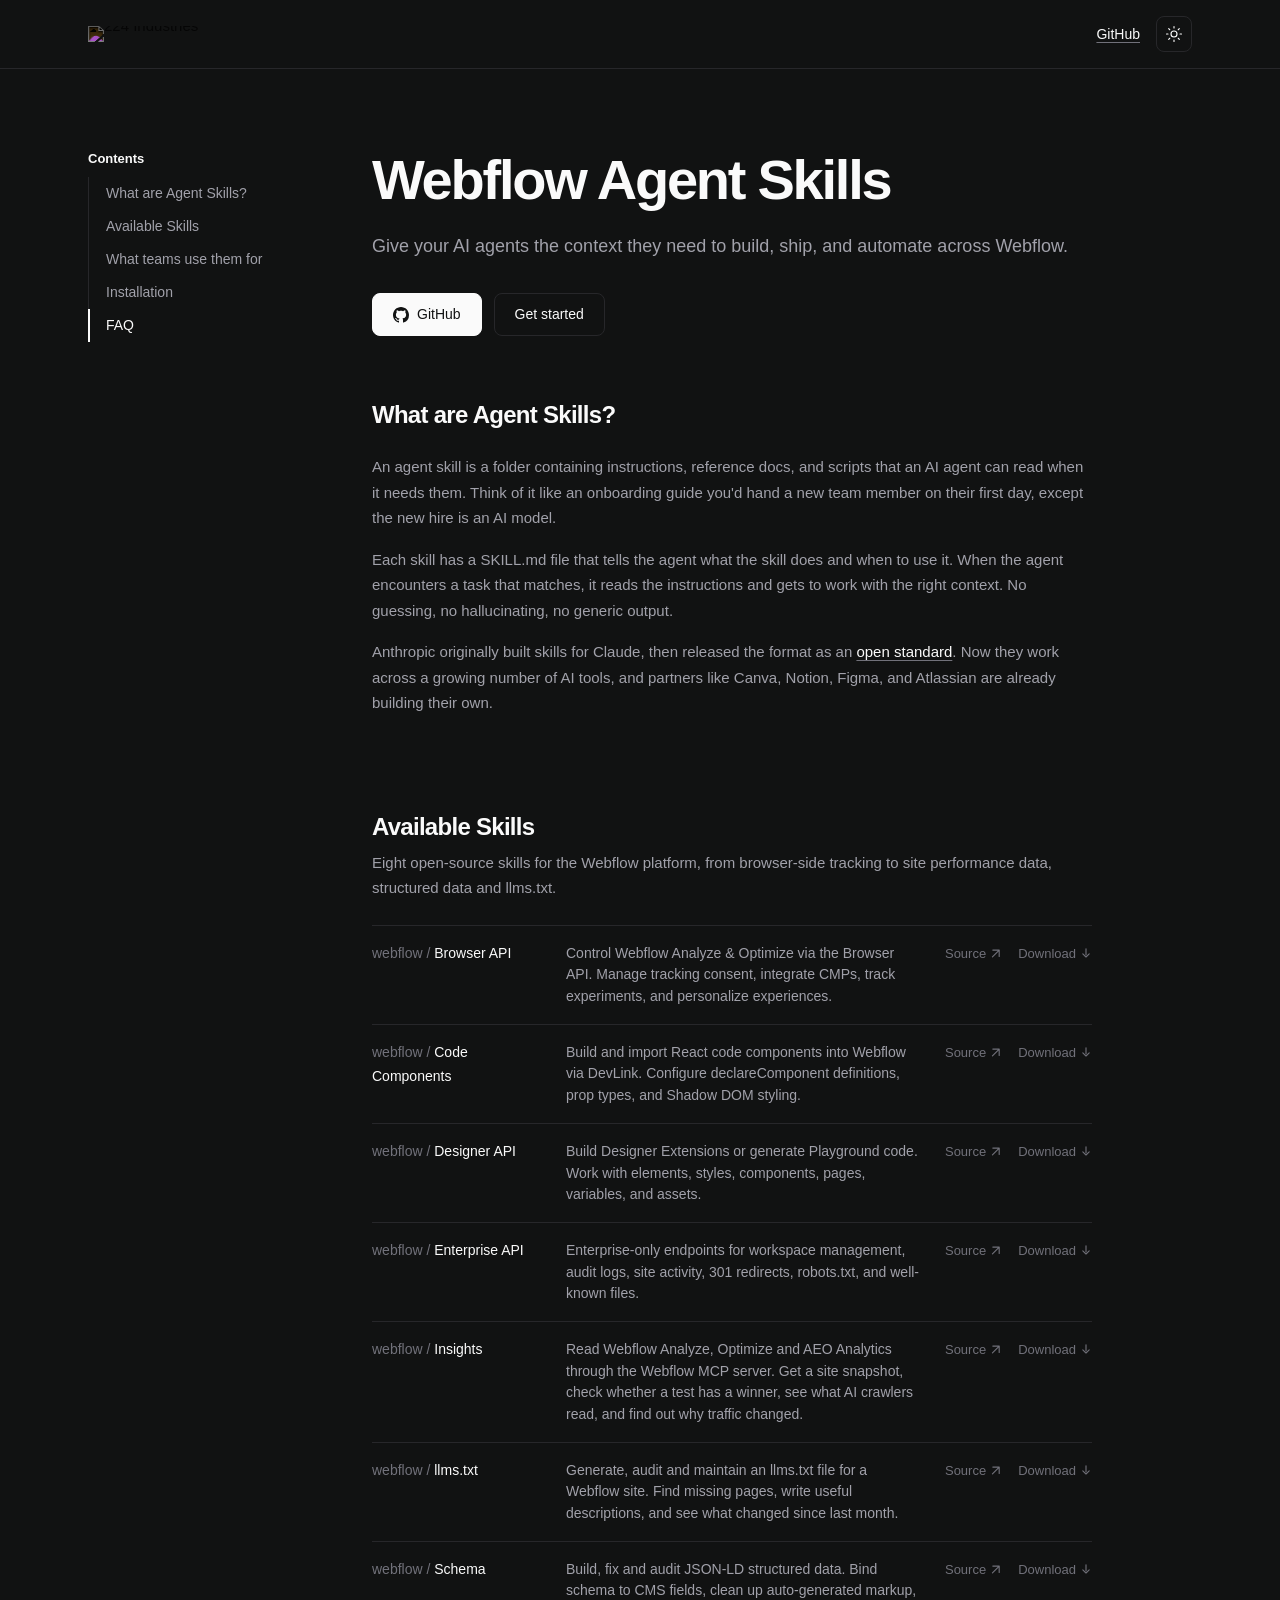
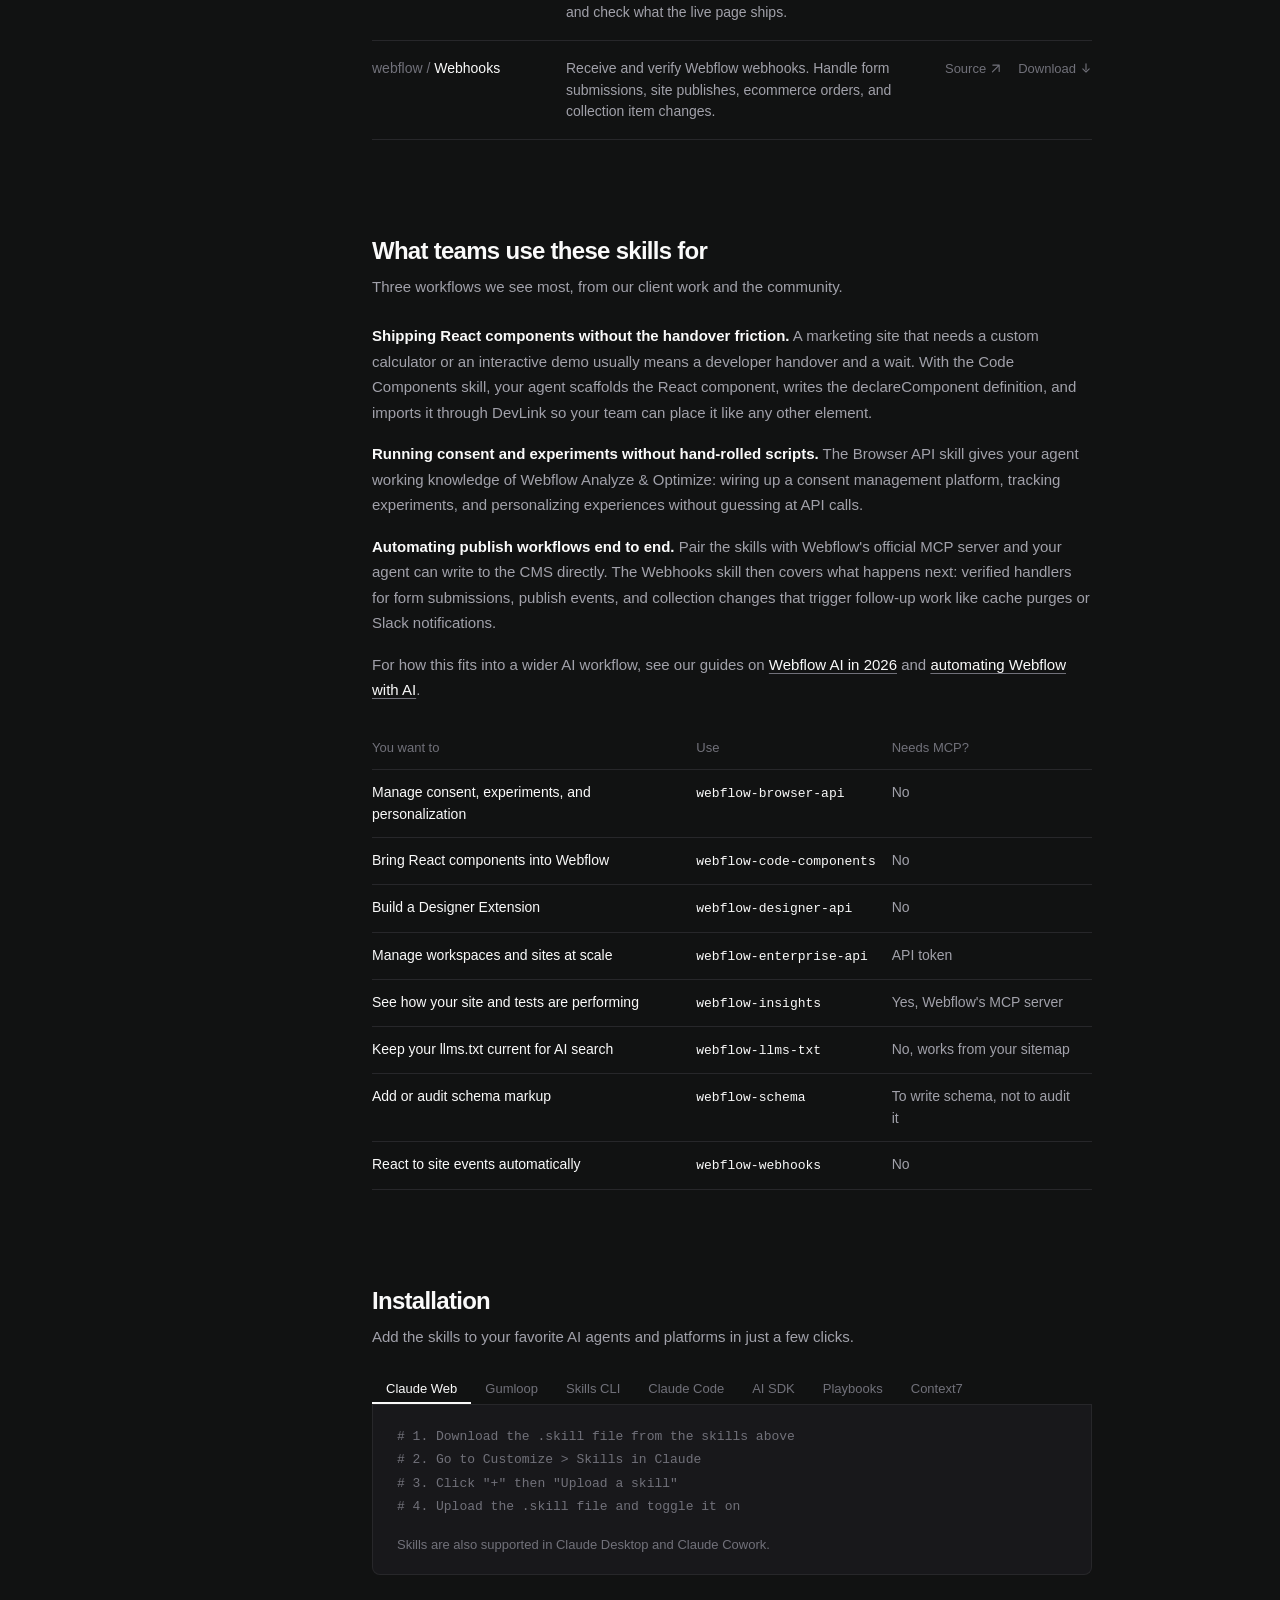
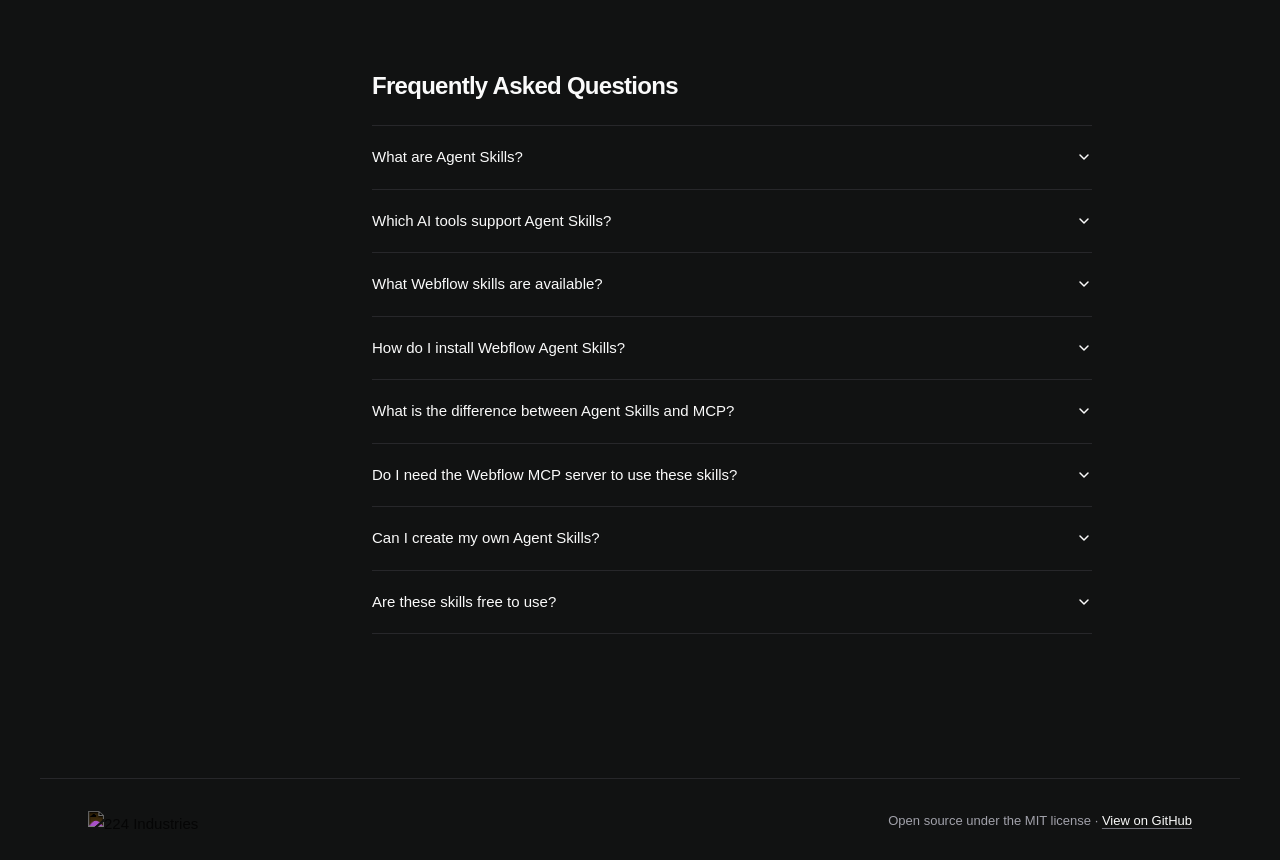
==== commit 3b02b28c: "Accordions match the Webflow Skills FAQ on both pages Co-Authored-By: Claude Opus 5.5 <noreply@anthr" ====
--- a/docs/index.html
+++ b/docs/index.html
@@ -172,7 +172,6 @@
     --gap-tight: 8px;
 
     --radius-medium: 8px;
-    --radius-main: 16px;
     --hair: 0.5px;
 
     --font: -apple-system, BlinkMacSystemFont, "Segoe UI", Roboto, "Helvetica Neue", Arial, sans-serif;
@@ -188,8 +187,6 @@
     --underline: #71717a;
     --code-bg: rgba(250, 250, 250, 0.08);
     --hover-bg: rgba(250, 250, 250, 0.06);
-    --prompt-bg: rgba(106, 255, 220, 0.08);
-    --prompt-border: rgba(106, 255, 220, 0.24);
     --copy-hover: rgba(250, 250, 250, 0.08);
     --btn-hover: #d4d4d8;
     --logo-filter: invert(1);
@@ -205,8 +202,6 @@
     --underline: #C9CCCC;
     --code-bg: rgba(17, 18, 18, 0.06);
     --hover-bg: #F0F0F0;
-    --prompt-bg: var(--brand-100);
-    --prompt-border: transparent;
     --copy-hover: #ffffff;
     --btn-hover: #3a3d3d;
     --logo-filter: none;
@@ -243,7 +238,7 @@
   strong { font-weight: 600; color: var(--text); }
   code {
     font-family: var(--font-code); font-size: 0.8125rem;
-    color: var(--text); background: var(--code-bg); border-radius: 4px; padding: 0.1em 0.35em;
+    color: var(--text); background: var(--code-bg); border-radius: var(--radius-medium); padding: 0.1em 0.35em;
     overflow-wrap: anywhere;
   }
 
@@ -342,7 +337,7 @@
     :root { --site-margin: 16px; }
     .layout { grid-template-columns: minmax(0, 1fr); gap: 0; padding-top: var(--space-7); }
     .toc { display: none; }
-    .toc-mobile { display: block; margin-bottom: var(--space-7); border: var(--hair) solid var(--border); border-radius: var(--radius-main); }
+    .toc-mobile { display: block; margin-bottom: var(--space-7); border: var(--hair) solid var(--border); border-radius: var(--radius-medium); }
     .toc-mobile > summary { cursor: pointer; padding: var(--space-3) 20px; font-weight: 500; color: var(--text); }
     .toc-mobile ul { list-style: none; margin: 0; padding: 0 20px var(--space-3); }
     .toc-mobile ul ul { padding: 0 0 0 var(--space-3); }
@@ -421,22 +416,22 @@
   .install-panel .comment { color: var(--text-subtle); }
   .install-panel .note { display: block; margin-top: var(--space-3); font-size: 0.8125rem; line-height: 1.5; color: var(--text-subtle); }
 
-  /* FAQ */
+  /* Accordions: the same on both pages (benchmark: the Webflow Skills FAQ) */
+  .faq-item { border-bottom: var(--hair) solid var(--border); }
+  .faq-item > summary {
+    display: flex; align-items: center; justify-content: space-between; gap: var(--space-3);
+    padding: 20px 0; font-size: 0.9375rem; font-weight: 500; line-height: 1.5; color: var(--text);
+    cursor: pointer; list-style: none; transition: color .15s;
+  }
+  .faq-item > summary::-webkit-details-marker { display: none; }
+  .faq-item > summary::marker { content: ''; }
+  .faq-item > summary:hover { color: var(--text-body); }
+  .faq-icon { width: 16px; height: 16px; flex-shrink: 0; transition: transform .25s ease; }
+  .faq-item.is-open > summary .faq-icon { transform: rotate(180deg); }
+  .faq-answer { display: grid; grid-template-rows: 0fr; transition: grid-template-rows .3s ease; }
+  .faq-item[open] > .faq-answer { grid-template-rows: 1fr; }
+  .faq-answer-inner { overflow: hidden; }
   .faq-list { display: flex; flex-direction: column; border-top: var(--hair) solid var(--border); }
-  .faq-item { border-bottom: var(--hair) solid var(--border); }
-  .faq-item summary {
-    display: flex; align-items: center; justify-content: space-between; gap: var(--space-3);
-    padding: 20px 0; font-size: 0.9375rem; font-weight: 500; color: var(--text);
-    cursor: pointer; list-style: none; transition: color .15s;
-  }
-  .faq-item summary::-webkit-details-marker { display: none; }
-  .faq-item summary::marker { content: ''; }
-  .faq-item summary:hover { color: var(--text-body); }
-  .faq-icon { width: 16px; height: 16px; flex-shrink: 0; transition: transform .25s ease; }
-  .faq-item.is-open .faq-icon { transform: rotate(180deg); }
-  .faq-answer { display: grid; grid-template-rows: 0fr; transition: grid-template-rows .3s ease; }
-  .faq-item[open] .faq-answer { grid-template-rows: 1fr; }
-  .faq-answer-inner { overflow: hidden; }
   .faq-answer-inner p { padding: 0 0 20px; margin: 0; font-size: 0.875rem; line-height: 1.7; }
 
   @media (max-width: 640px) {
@@ -766,36 +761,38 @@
     }
     const tocMobile = document.querySelector('.toc-mobile');
     tocMobile?.querySelectorAll('a').forEach((a) => a.addEventListener('click', () => { tocMobile.open = false; }));
-    // FAQ accordion
-    for (const item of document.querySelectorAll('.faq-item')) {
-      const summary = item.querySelector('summary');
-      const answer = item.querySelector('.faq-answer');
-      summary.addEventListener('click', (e) => {
-        e.preventDefault();
-        if (item.open) {
-          item.classList.remove('is-open');
-          answer.style.gridTemplateRows = '0fr';
-          answer.addEventListener('transitionend', function once() {
-            item.open = false;
-            answer.removeEventListener('transitionend', once);
-            answer.style.gridTemplateRows = '';
-          });
-        } else {
-          item.open = true;
-          item.classList.add('is-open');
-          answer.style.gridTemplateRows = '0fr';
-          requestAnimationFrame(() => {
-            requestAnimationFrame(() => {
-              answer.style.gridTemplateRows = '1fr';
-              answer.addEventListener('transitionend', function once() {
-                answer.removeEventListener('transitionend', once);
-                answer.style.gridTemplateRows = '';
-              });
+  // Accordions: animate open and close (same as the Webflow Skills FAQ)
+  document.querySelectorAll('.faq-item').forEach(function (item) {
+    var summary = item.querySelector(':scope > summary');
+    var answer = item.querySelector(':scope > .faq-answer');
+    summary.addEventListener('click', function (e) {
+      e.preventDefault();
+      if (item.open) {
+        item.classList.remove('is-open');
+        answer.style.gridTemplateRows = '0fr';
+        answer.addEventListener('transitionend', function once(ev) {
+          if (ev.target !== answer) return;
+          item.open = false;
+          answer.removeEventListener('transitionend', once);
+          answer.style.gridTemplateRows = '';
+        });
+      } else {
+        item.open = true;
+        item.classList.add('is-open');
+        answer.style.gridTemplateRows = '0fr';
+        requestAnimationFrame(function () {
+          requestAnimationFrame(function () {
+            answer.style.gridTemplateRows = '1fr';
+            answer.addEventListener('transitionend', function once(ev) {
+              if (ev.target !== answer) return;
+              answer.removeEventListener('transitionend', once);
+              answer.style.gridTemplateRows = '';
             });
           });
-        }
-      });
-    }
+        });
+      }
+    });
+  });
     // Tab indicator
     const indicator = document.querySelector('.install-tabs-indicator');
     const moveIndicator = (tab) => {
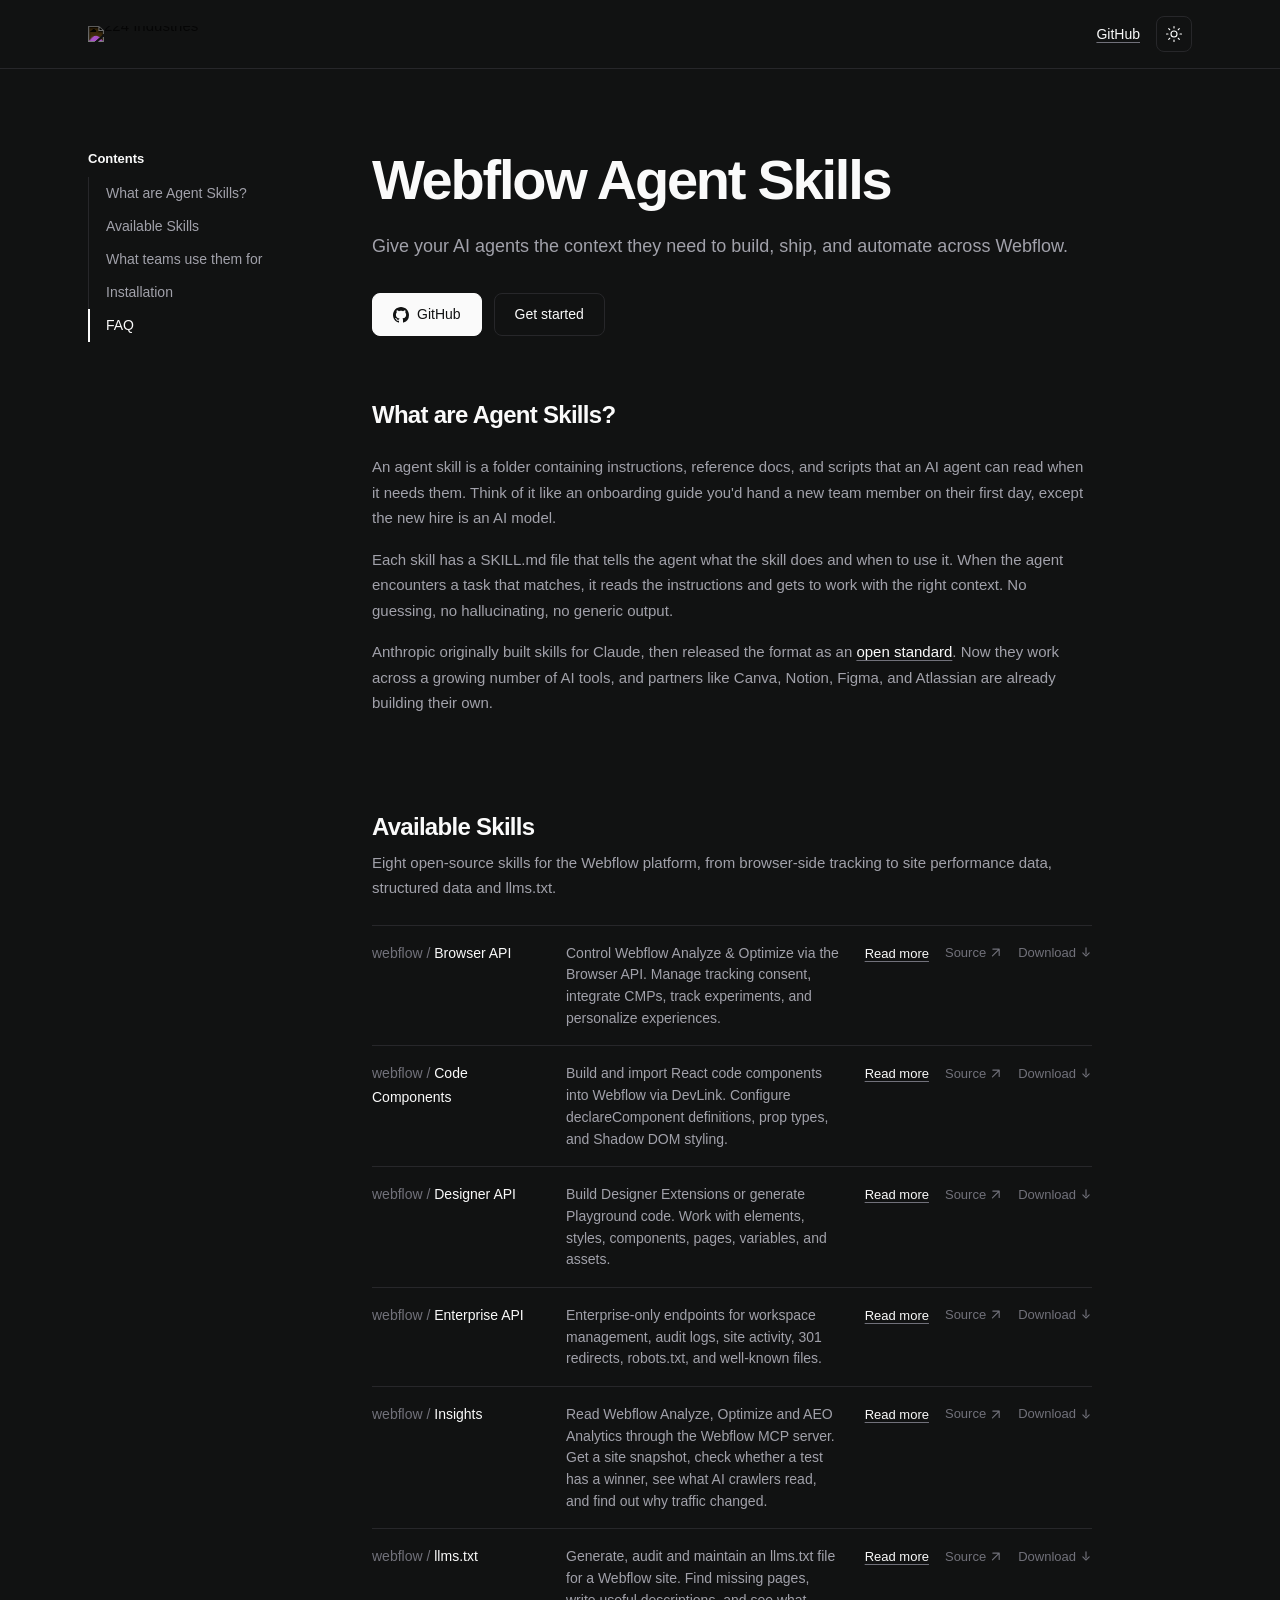
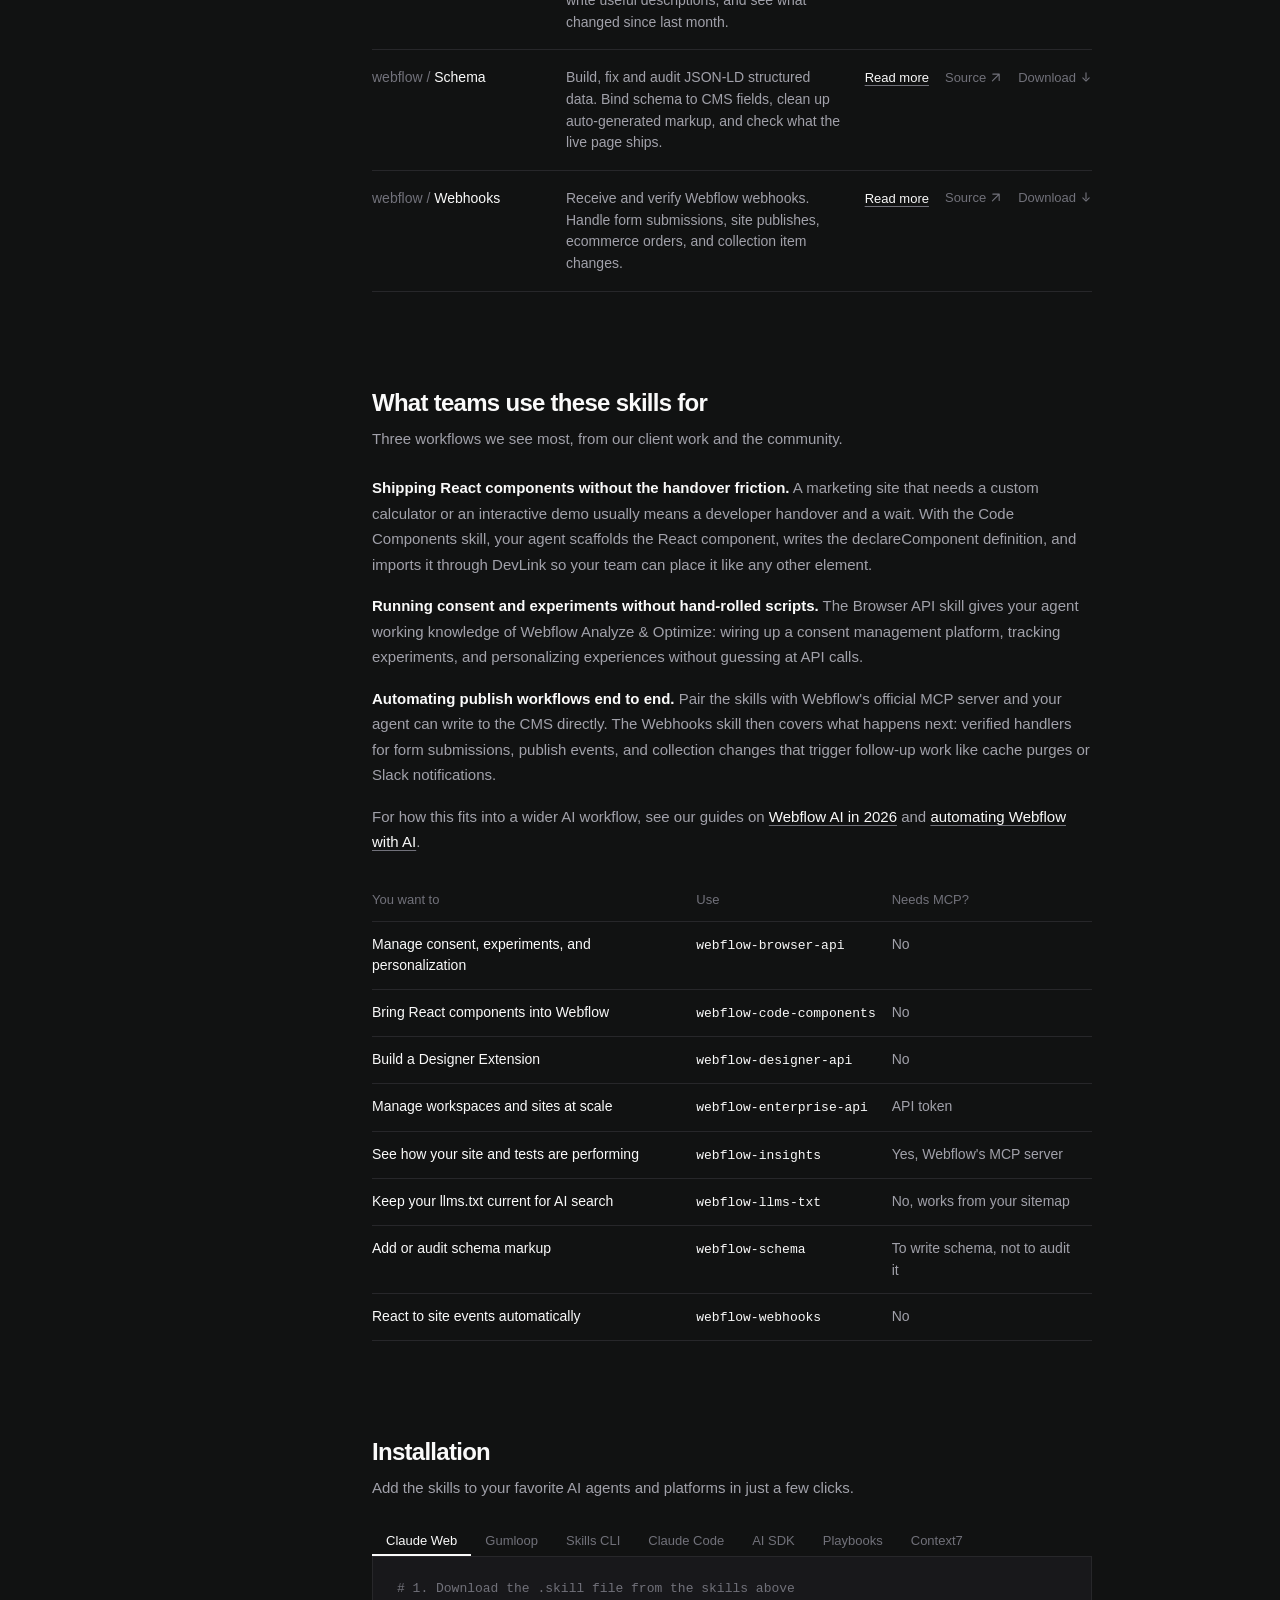
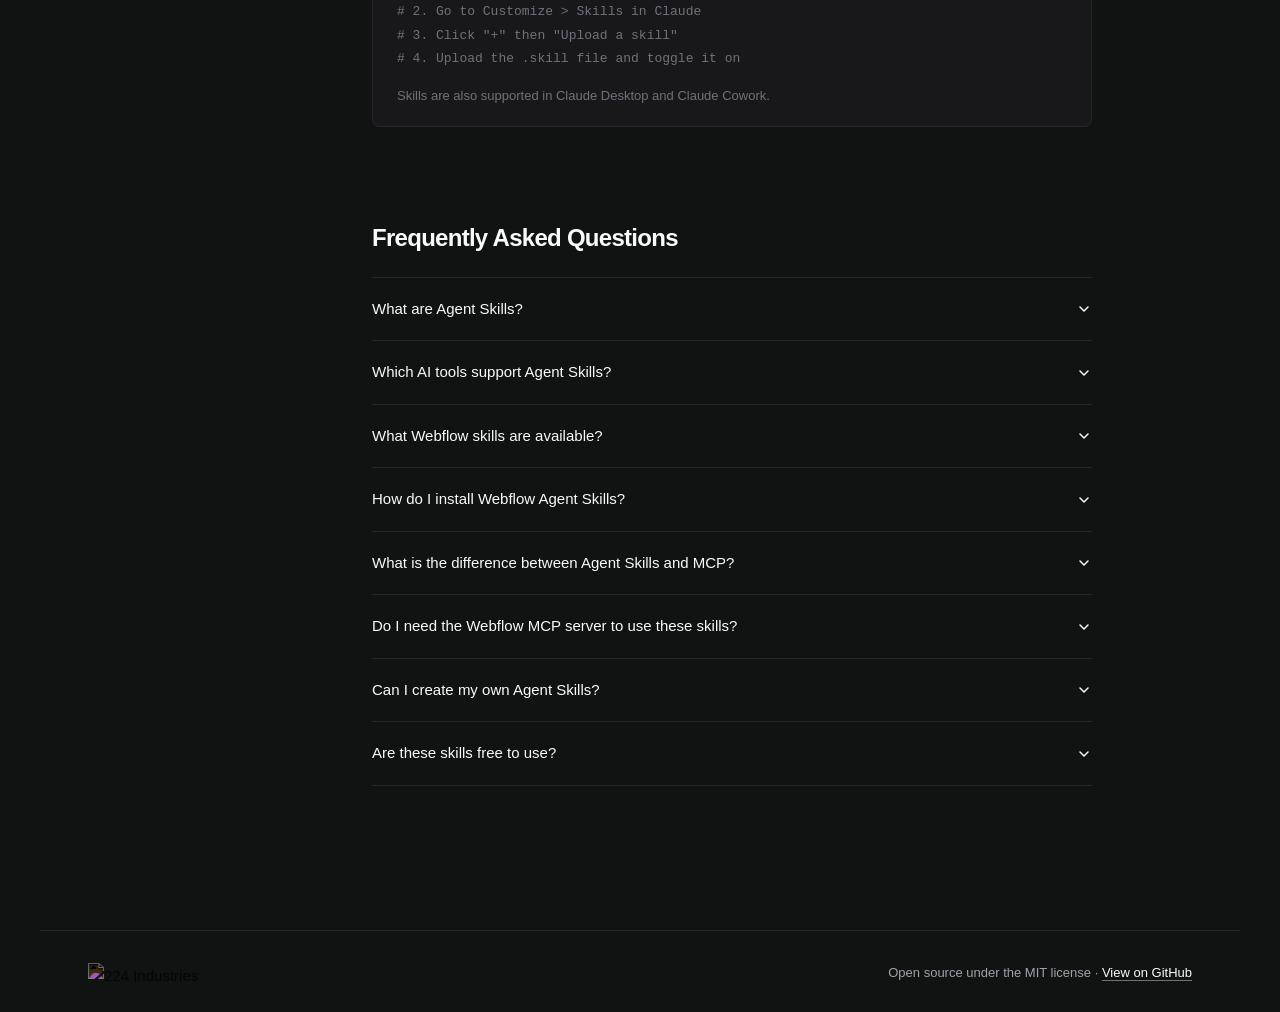
==== commit ac6122c0: "feat: add Read more modals to the Webflow Skills page Each skill row gets a Read more button that op" ====
--- a/docs/index.html
+++ b/docs/index.html
@@ -434,6 +434,54 @@
   .faq-list { display: flex; flex-direction: column; border-top: var(--hair) solid var(--border); }
   .faq-answer-inner p { padding: 0 0 20px; margin: 0; font-size: 0.875rem; line-height: 1.7; }
 
+  /* Read more modals */
+  .visually-hidden {
+    position: absolute; width: 1px; height: 1px; padding: 0; margin: -1px;
+    overflow: hidden; clip: rect(0 0 0 0); white-space: nowrap; border: 0;
+  }
+  button.skill-action { background: none; border: 0; padding: 0; font-family: var(--font); cursor: pointer; }
+  .skill-more { color: var(--text); text-decoration: underline; text-decoration-color: var(--underline); text-underline-offset: 3px; }
+  .skill-more:hover { text-decoration-color: var(--text); }
+  body:has(.skill-modal[open]) { overflow: hidden; }
+  .skill-modal {
+    width: min(560px, calc(100% - 32px)); max-height: min(720px, calc(100dvh - 32px));
+    padding: 0; margin: auto; display: none; flex-direction: column;
+    background: var(--bg); color: var(--text-body);
+    border: var(--hair) solid var(--border); border-radius: var(--radius-medium);
+    box-shadow: 0 24px 64px rgba(0, 0, 0, 0.35);
+  }
+  .skill-modal:focus, .skill-modal:focus-visible { outline: none; }
+  .skill-modal[open] { display: flex; animation: skill-modal-in .2s ease; }
+  .skill-modal::backdrop { background: rgba(0, 0, 0, 0.6); backdrop-filter: blur(2px); }
+  .skill-modal[open]::backdrop { animation: skill-backdrop-in .2s ease; }
+  @keyframes skill-modal-in { from { opacity: 0; transform: translateY(8px); } to { opacity: 1; transform: none; } }
+  @keyframes skill-backdrop-in { from { opacity: 0; } to { opacity: 1; } }
+  @media (prefers-reduced-motion: reduce) { .skill-modal[open], .skill-modal[open]::backdrop { animation: none; } }
+  .skill-modal-head {
+    display: flex; align-items: center; justify-content: space-between; gap: var(--space-3);
+    padding: 20px var(--space-4); border-bottom: var(--hair) solid var(--border);
+  }
+  .skill-modal-head h3 { margin: 0; font-size: 1rem; }
+  .skill-modal-head .skill-prefix { color: var(--text-subtle); font-weight: 400; }
+  .skill-modal-close {
+    flex: none; width: 32px; height: 32px; padding: 0; cursor: pointer;
+    display: inline-flex; align-items: center; justify-content: center;
+    color: var(--text); background: transparent; border: var(--hair) solid var(--border); border-radius: var(--radius-medium);
+  }
+  .skill-modal-close:hover { background: var(--hover-bg); }
+  .skill-modal-close svg { width: 14px; height: 14px; }
+  .skill-modal-body { padding: 20px var(--space-4) var(--space-4); overflow-y: auto; font-size: 0.875rem; line-height: 1.65; }
+  .skill-modal-body .skill-modal-lead { font-size: 0.9375rem; color: var(--text); }
+  .skill-modal-body h4 { margin: var(--space-4) 0 var(--gap-tight); font-size: 0.8125rem; color: var(--text); }
+  .skill-modal-body p:last-child, .skill-modal-body ul:last-child { margin-bottom: 0; }
+  .skill-modal-body li { margin-bottom: 6px; }
+  .skill-modal-foot {
+    display: flex; gap: 12px; flex-wrap: wrap;
+    padding: var(--space-3) var(--space-4); border-top: var(--hair) solid var(--border);
+  }
+  @media (max-width: 640px) {
+    .skill-modal-head, .skill-modal-body, .skill-modal-foot { padding-left: var(--space-3); padding-right: var(--space-3); }
+  }
   @media (max-width: 640px) {
     .skill-row { flex-direction: column; gap: var(--gap-tight); }
     .skill-name { width: auto; }
@@ -514,6 +562,7 @@
           <span class="skill-name"><span class="skill-prefix">webflow / </span>Browser API</span>
           <span class="skill-desc">Control Webflow Analyze &amp; Optimize via the Browser API. Manage tracking consent, integrate CMPs, track experiments, and personalize experiences.</span>
           <span class="skill-actions">
+            <button type="button" class="skill-action skill-more" data-skill="browser-api" aria-haspopup="dialog" aria-controls="skill-browser-api">Read more<span class="visually-hidden"> about Browser API</span></button>
             <a href="https://github.com/224-industries/webflow-skills/tree/main/skills/webflow-browser-api" target="_blank" rel="noopener" class="skill-action">Source <svg viewBox="0 0 16 16" fill="currentColor"><path d="M3.75 2a.75.75 0 0 0 0 1.5h6.69L2.72 11.22a.75.75 0 1 0 1.06 1.06L11.5 4.56v6.69a.75.75 0 0 0 1.5 0V2.75a.75.75 0 0 0-.75-.75H3.75Z"/></svg></a>
             <a href="https://github.com/224-Industries/webflow-skills/releases/latest/download/webflow-browser-api.skill" target="_blank" rel="noopener" class="skill-action">Download <svg viewBox="0 0 16 16" fill="currentColor"><path d="M8 10.94l3.72-3.72a.75.75 0 1 1 1.06 1.06l-4.25 4.25a.75.75 0 0 1-1.06 0L3.22 8.28a.75.75 0 0 1 1.06-1.06L8 10.94ZM8.75 1a.75.75 0 0 0-1.5 0v8.69h1.5V1Z"/></svg></a>
           </span>
@@ -522,6 +571,7 @@
           <span class="skill-name"><span class="skill-prefix">webflow / </span>Code Components</span>
           <span class="skill-desc">Build and import React code components into Webflow via DevLink. Configure declareComponent definitions, prop types, and Shadow DOM styling.</span>
           <span class="skill-actions">
+            <button type="button" class="skill-action skill-more" data-skill="code-components" aria-haspopup="dialog" aria-controls="skill-code-components">Read more<span class="visually-hidden"> about Code Components</span></button>
             <a href="https://github.com/224-industries/webflow-skills/tree/main/skills/webflow-code-components" target="_blank" rel="noopener" class="skill-action">Source <svg viewBox="0 0 16 16" fill="currentColor"><path d="M3.75 2a.75.75 0 0 0 0 1.5h6.69L2.72 11.22a.75.75 0 1 0 1.06 1.06L11.5 4.56v6.69a.75.75 0 0 0 1.5 0V2.75a.75.75 0 0 0-.75-.75H3.75Z"/></svg></a>
             <a href="https://github.com/224-Industries/webflow-skills/releases/latest/download/webflow-code-components.skill" target="_blank" rel="noopener" class="skill-action">Download <svg viewBox="0 0 16 16" fill="currentColor"><path d="M8 10.94l3.72-3.72a.75.75 0 1 1 1.06 1.06l-4.25 4.25a.75.75 0 0 1-1.06 0L3.22 8.28a.75.75 0 0 1 1.06-1.06L8 10.94ZM8.75 1a.75.75 0 0 0-1.5 0v8.69h1.5V1Z"/></svg></a>
           </span>
@@ -530,6 +580,7 @@
           <span class="skill-name"><span class="skill-prefix">webflow / </span>Designer API</span>
           <span class="skill-desc">Build Designer Extensions or generate Playground code. Work with elements, styles, components, pages, variables, and assets.</span>
           <span class="skill-actions">
+            <button type="button" class="skill-action skill-more" data-skill="designer-api" aria-haspopup="dialog" aria-controls="skill-designer-api">Read more<span class="visually-hidden"> about Designer API</span></button>
             <a href="https://github.com/224-industries/webflow-skills/tree/main/skills/webflow-designer-api" target="_blank" rel="noopener" class="skill-action">Source <svg viewBox="0 0 16 16" fill="currentColor"><path d="M3.75 2a.75.75 0 0 0 0 1.5h6.69L2.72 11.22a.75.75 0 1 0 1.06 1.06L11.5 4.56v6.69a.75.75 0 0 0 1.5 0V2.75a.75.75 0 0 0-.75-.75H3.75Z"/></svg></a>
             <a href="https://github.com/224-Industries/webflow-skills/releases/latest/download/webflow-designer-api.skill" target="_blank" rel="noopener" class="skill-action">Download <svg viewBox="0 0 16 16" fill="currentColor"><path d="M8 10.94l3.72-3.72a.75.75 0 1 1 1.06 1.06l-4.25 4.25a.75.75 0 0 1-1.06 0L3.22 8.28a.75.75 0 0 1 1.06-1.06L8 10.94ZM8.75 1a.75.75 0 0 0-1.5 0v8.69h1.5V1Z"/></svg></a>
           </span>
@@ -538,6 +589,7 @@
           <span class="skill-name"><span class="skill-prefix">webflow / </span>Enterprise API</span>
           <span class="skill-desc">Enterprise-only endpoints for workspace management, audit logs, site activity, 301 redirects, robots.txt, and well-known files.</span>
           <span class="skill-actions">
+            <button type="button" class="skill-action skill-more" data-skill="enterprise-api" aria-haspopup="dialog" aria-controls="skill-enterprise-api">Read more<span class="visually-hidden"> about Enterprise API</span></button>
             <a href="https://github.com/224-industries/webflow-skills/tree/main/skills/webflow-enterprise-api" target="_blank" rel="noopener" class="skill-action">Source <svg viewBox="0 0 16 16" fill="currentColor"><path d="M3.75 2a.75.75 0 0 0 0 1.5h6.69L2.72 11.22a.75.75 0 1 0 1.06 1.06L11.5 4.56v6.69a.75.75 0 0 0 1.5 0V2.75a.75.75 0 0 0-.75-.75H3.75Z"/></svg></a>
             <a href="https://github.com/224-Industries/webflow-skills/releases/latest/download/webflow-enterprise-api.skill" target="_blank" rel="noopener" class="skill-action">Download <svg viewBox="0 0 16 16" fill="currentColor"><path d="M8 10.94l3.72-3.72a.75.75 0 1 1 1.06 1.06l-4.25 4.25a.75.75 0 0 1-1.06 0L3.22 8.28a.75.75 0 0 1 1.06-1.06L8 10.94ZM8.75 1a.75.75 0 0 0-1.5 0v8.69h1.5V1Z"/></svg></a>
           </span>
@@ -546,6 +598,7 @@
           <span class="skill-name"><span class="skill-prefix">webflow / </span>Insights</span>
           <span class="skill-desc">Read Webflow Analyze, Optimize and AEO Analytics through the Webflow MCP server. Get a site snapshot, check whether a test has a winner, see what AI crawlers read, and find out why traffic changed.</span>
           <span class="skill-actions">
+            <button type="button" class="skill-action skill-more" data-skill="insights" aria-haspopup="dialog" aria-controls="skill-insights">Read more<span class="visually-hidden"> about Insights</span></button>
             <a href="https://github.com/224-industries/webflow-skills/tree/main/skills/webflow-insights" target="_blank" rel="noopener" class="skill-action">Source <svg viewBox="0 0 16 16" fill="currentColor"><path d="M3.75 2a.75.75 0 0 0 0 1.5h6.69L2.72 11.22a.75.75 0 1 0 1.06 1.06L11.5 4.56v6.69a.75.75 0 0 0 1.5 0V2.75a.75.75 0 0 0-.75-.75H3.75Z"/></svg></a>
             <a href="https://github.com/224-Industries/webflow-skills/releases/latest/download/webflow-insights.skill" target="_blank" rel="noopener" class="skill-action">Download <svg viewBox="0 0 16 16" fill="currentColor"><path d="M8 10.94l3.72-3.72a.75.75 0 1 1 1.06 1.06l-4.25 4.25a.75.75 0 0 1-1.06 0L3.22 8.28a.75.75 0 0 1 1.06-1.06L8 10.94ZM8.75 1a.75.75 0 0 0-1.5 0v8.69h1.5V1Z"/></svg></a>
           </span>
@@ -554,6 +607,7 @@
           <span class="skill-name"><span class="skill-prefix">webflow / </span>llms.txt</span>
           <span class="skill-desc">Generate, audit and maintain an llms.txt file for a Webflow site. Find missing pages, write useful descriptions, and see what changed since last month.</span>
           <span class="skill-actions">
+            <button type="button" class="skill-action skill-more" data-skill="llms-txt" aria-haspopup="dialog" aria-controls="skill-llms-txt">Read more<span class="visually-hidden"> about llms.txt</span></button>
             <a href="https://github.com/224-industries/webflow-skills/tree/main/skills/webflow-llms-txt" target="_blank" rel="noopener" class="skill-action">Source <svg viewBox="0 0 16 16" fill="currentColor"><path d="M3.75 2a.75.75 0 0 0 0 1.5h6.69L2.72 11.22a.75.75 0 1 0 1.06 1.06L11.5 4.56v6.69a.75.75 0 0 0 1.5 0V2.75a.75.75 0 0 0-.75-.75H3.75Z"/></svg></a>
             <a href="https://github.com/224-Industries/webflow-skills/releases/latest/download/webflow-llms-txt.skill" target="_blank" rel="noopener" class="skill-action">Download <svg viewBox="0 0 16 16" fill="currentColor"><path d="M8 10.94l3.72-3.72a.75.75 0 1 1 1.06 1.06l-4.25 4.25a.75.75 0 0 1-1.06 0L3.22 8.28a.75.75 0 0 1 1.06-1.06L8 10.94ZM8.75 1a.75.75 0 0 0-1.5 0v8.69h1.5V1Z"/></svg></a>
           </span>
@@ -562,6 +616,7 @@
           <span class="skill-name"><span class="skill-prefix">webflow / </span>Schema</span>
           <span class="skill-desc">Build, fix and audit JSON-LD structured data. Bind schema to CMS fields, clean up auto-generated markup, and check what the live page ships.</span>
           <span class="skill-actions">
+            <button type="button" class="skill-action skill-more" data-skill="schema" aria-haspopup="dialog" aria-controls="skill-schema">Read more<span class="visually-hidden"> about Schema</span></button>
             <a href="https://github.com/224-industries/webflow-skills/tree/main/skills/webflow-schema" target="_blank" rel="noopener" class="skill-action">Source <svg viewBox="0 0 16 16" fill="currentColor"><path d="M3.75 2a.75.75 0 0 0 0 1.5h6.69L2.72 11.22a.75.75 0 1 0 1.06 1.06L11.5 4.56v6.69a.75.75 0 0 0 1.5 0V2.75a.75.75 0 0 0-.75-.75H3.75Z"/></svg></a>
             <a href="https://github.com/224-Industries/webflow-skills/releases/latest/download/webflow-schema.skill" target="_blank" rel="noopener" class="skill-action">Download <svg viewBox="0 0 16 16" fill="currentColor"><path d="M8 10.94l3.72-3.72a.75.75 0 1 1 1.06 1.06l-4.25 4.25a.75.75 0 0 1-1.06 0L3.22 8.28a.75.75 0 0 1 1.06-1.06L8 10.94ZM8.75 1a.75.75 0 0 0-1.5 0v8.69h1.5V1Z"/></svg></a>
           </span>
@@ -570,11 +625,201 @@
           <span class="skill-name"><span class="skill-prefix">webflow / </span>Webhooks</span>
           <span class="skill-desc">Receive and verify Webflow webhooks. Handle form submissions, site publishes, ecommerce orders, and collection item changes.</span>
           <span class="skill-actions">
+            <button type="button" class="skill-action skill-more" data-skill="webhooks" aria-haspopup="dialog" aria-controls="skill-webhooks">Read more<span class="visually-hidden"> about Webhooks</span></button>
             <a href="https://github.com/224-industries/webflow-skills/tree/main/skills/webflow-webhooks" target="_blank" rel="noopener" class="skill-action">Source <svg viewBox="0 0 16 16" fill="currentColor"><path d="M3.75 2a.75.75 0 0 0 0 1.5h6.69L2.72 11.22a.75.75 0 1 0 1.06 1.06L11.5 4.56v6.69a.75.75 0 0 0 1.5 0V2.75a.75.75 0 0 0-.75-.75H3.75Z"/></svg></a>
             <a href="https://github.com/224-Industries/webflow-skills/releases/latest/download/webflow-webhooks.skill" target="_blank" rel="noopener" class="skill-action">Download <svg viewBox="0 0 16 16" fill="currentColor"><path d="M8 10.94l3.72-3.72a.75.75 0 1 1 1.06 1.06l-4.25 4.25a.75.75 0 0 1-1.06 0L3.22 8.28a.75.75 0 0 1 1.06-1.06L8 10.94ZM8.75 1a.75.75 0 0 0-1.5 0v8.69h1.5V1Z"/></svg></a>
           </span>
         </div>
       </div>
+      <!-- Read more modals: one per skill, opened by the buttons above -->
+      <dialog class="skill-modal" id="skill-browser-api" aria-labelledby="skill-browser-api-title">
+        <div class="skill-modal-head">
+          <h3 id="skill-browser-api-title"><span class="skill-prefix">webflow / </span>Browser API</h3>
+          <button type="button" class="skill-modal-close" aria-label="Close"><svg viewBox="0 0 16 16" fill="none" stroke="currentColor" stroke-width="1.5" stroke-linecap="round" aria-hidden="true"><path d="M4 4l8 8M12 4l-8 8"/></svg></button>
+        </div>
+        <div class="skill-modal-body">
+          <p class="skill-modal-lead">Lets your agent handle cookie consent, A/B test tracking and personalisation on a Webflow site that runs Analyze or Optimize, using Webflow's own browser code rather than guesswork.</p>
+          <h4>What it helps with</h4>
+          <ul>
+            <li>Connecting a consent tool such as OneTrust or TrustArc, so Webflow only tracks visitors who said yes.</li>
+            <li>Sending Optimize test results into the analytics tool your team already reports from.</li>
+            <li>Tagging visitors with your own attributes, such as plan or industry, so tests and personalisation can target them.</li>
+          </ul>
+          <h4>What you'll need</h4>
+          <p>A Webflow site with Analyze or Optimize turned on. Custom visitor attributes need an Enterprise site. No MCP server.</p>
+          <h4>Good to know</h4>
+          <p>The skill writes the script. Someone still adds it to the site's head code and publishes, and it doesn't set up Analyze or Optimize for you.</p>
+        </div>
+        <div class="skill-modal-foot">
+          <a href="https://github.com/224-Industries/webflow-skills/releases/latest/download/webflow-browser-api.skill" target="_blank" rel="noopener" class="btn-primary">Download <svg viewBox="0 0 16 16" fill="currentColor" aria-hidden="true"><path d="M8 10.94l3.72-3.72a.75.75 0 1 1 1.06 1.06l-4.25 4.25a.75.75 0 0 1-1.06 0L3.22 8.28a.75.75 0 0 1 1.06-1.06L8 10.94ZM8.75 1a.75.75 0 0 0-1.5 0v8.69h1.5V1Z"/></svg></a>
+          <a href="https://github.com/224-industries/webflow-skills/tree/main/skills/webflow-browser-api" target="_blank" rel="noopener" class="btn-ghost">View source <svg viewBox="0 0 16 16" fill="currentColor" aria-hidden="true"><path d="M3.75 2a.75.75 0 0 0 0 1.5h6.69L2.72 11.22a.75.75 0 1 0 1.06 1.06L11.5 4.56v6.69a.75.75 0 0 0 1.5 0V2.75a.75.75 0 0 0-.75-.75H3.75Z"/></svg></a>
+        </div>
+      </dialog>
+      <dialog class="skill-modal" id="skill-code-components" aria-labelledby="skill-code-components-title">
+        <div class="skill-modal-head">
+          <h3 id="skill-code-components-title"><span class="skill-prefix">webflow / </span>Code Components</h3>
+          <button type="button" class="skill-modal-close" aria-label="Close"><svg viewBox="0 0 16 16" fill="none" stroke="currentColor" stroke-width="1.5" stroke-linecap="round" aria-hidden="true"><path d="M4 4l8 8M12 4l-8 8"/></svg></button>
+        </div>
+        <div class="skill-modal-body">
+          <p class="skill-modal-lead">For when a page needs something Webflow can't build natively, like a pricing calculator or an interactive demo. Your agent builds it in React and brings it into Webflow as a component your team places like any other element.</p>
+          <h4>What it helps with</h4>
+          <ul>
+            <li>Building the React component and the settings your team edits in the Designer: text, images, links, toggles and more.</li>
+            <li>Packaging the component and importing it into Webflow through DevLink.</li>
+            <li>Fixing the usual problems with styling, shared state and imports.</li>
+          </ul>
+          <h4>What you'll need</h4>
+          <p>A developer setup with Node.js 20 or later, and a Webflow Workspace on Freelancer, Core, Growth, Agency or Enterprise (or a site on CMS, Business or Enterprise). No MCP server.</p>
+          <h4>Good to know</h4>
+          <p>This is a developer skill. Renaming a component file creates a new component and breaks the copies already on your pages, so it pays to settle names early.</p>
+        </div>
+        <div class="skill-modal-foot">
+          <a href="https://github.com/224-Industries/webflow-skills/releases/latest/download/webflow-code-components.skill" target="_blank" rel="noopener" class="btn-primary">Download <svg viewBox="0 0 16 16" fill="currentColor" aria-hidden="true"><path d="M8 10.94l3.72-3.72a.75.75 0 1 1 1.06 1.06l-4.25 4.25a.75.75 0 0 1-1.06 0L3.22 8.28a.75.75 0 0 1 1.06-1.06L8 10.94ZM8.75 1a.75.75 0 0 0-1.5 0v8.69h1.5V1Z"/></svg></a>
+          <a href="https://github.com/224-industries/webflow-skills/tree/main/skills/webflow-code-components" target="_blank" rel="noopener" class="btn-ghost">View source <svg viewBox="0 0 16 16" fill="currentColor" aria-hidden="true"><path d="M3.75 2a.75.75 0 0 0 0 1.5h6.69L2.72 11.22a.75.75 0 1 0 1.06 1.06L11.5 4.56v6.69a.75.75 0 0 0 1.5 0V2.75a.75.75 0 0 0-.75-.75H3.75Z"/></svg></a>
+        </div>
+      </dialog>
+      <dialog class="skill-modal" id="skill-designer-api" aria-labelledby="skill-designer-api-title">
+        <div class="skill-modal-head">
+          <h3 id="skill-designer-api-title"><span class="skill-prefix">webflow / </span>Designer API</h3>
+          <button type="button" class="skill-modal-close" aria-label="Close"><svg viewBox="0 0 16 16" fill="none" stroke="currentColor" stroke-width="1.5" stroke-linecap="round" aria-hidden="true"><path d="M4 4l8 8M12 4l-8 8"/></svg></button>
+        </div>
+        <div class="skill-modal-body">
+          <p class="skill-modal-lead">Helps your agent build tools that work inside the Webflow Designer, from a short script that makes a batch of changes in one go to a full app your team installs.</p>
+          <h4>What it helps with</h4>
+          <ul>
+            <li>Running one-off automations in the Designer API Playground, without building an app.</li>
+            <li>Building a Designer Extension: a tool with its own panel inside the Designer, for jobs your team repeats.</li>
+            <li>Creating and editing elements, styles, components, pages, variables and assets through code.</li>
+            <li>Designing an extension that looks native to Webflow and preparing it for Marketplace review.</li>
+          </ul>
+          <h4>What you'll need</h4>
+          <p>Designer access to the site, plus the Webflow CLI if you're building an extension. No MCP server.</p>
+          <h4>Good to know</h4>
+          <p>Designer API code runs inside the Designer while it's open, so it suits build work rather than anything that has to run on the live site. Changes still need publishing.</p>
+        </div>
+        <div class="skill-modal-foot">
+          <a href="https://github.com/224-Industries/webflow-skills/releases/latest/download/webflow-designer-api.skill" target="_blank" rel="noopener" class="btn-primary">Download <svg viewBox="0 0 16 16" fill="currentColor" aria-hidden="true"><path d="M8 10.94l3.72-3.72a.75.75 0 1 1 1.06 1.06l-4.25 4.25a.75.75 0 0 1-1.06 0L3.22 8.28a.75.75 0 0 1 1.06-1.06L8 10.94ZM8.75 1a.75.75 0 0 0-1.5 0v8.69h1.5V1Z"/></svg></a>
+          <a href="https://github.com/224-industries/webflow-skills/tree/main/skills/webflow-designer-api" target="_blank" rel="noopener" class="btn-ghost">View source <svg viewBox="0 0 16 16" fill="currentColor" aria-hidden="true"><path d="M3.75 2a.75.75 0 0 0 0 1.5h6.69L2.72 11.22a.75.75 0 1 0 1.06 1.06L11.5 4.56v6.69a.75.75 0 0 0 1.5 0V2.75a.75.75 0 0 0-.75-.75H3.75Z"/></svg></a>
+        </div>
+      </dialog>
+      <dialog class="skill-modal" id="skill-enterprise-api" aria-labelledby="skill-enterprise-api-title">
+        <div class="skill-modal-head">
+          <h3 id="skill-enterprise-api-title"><span class="skill-prefix">webflow / </span>Enterprise API</h3>
+          <button type="button" class="skill-modal-close" aria-label="Close"><svg viewBox="0 0 16 16" fill="none" stroke="currentColor" stroke-width="1.5" stroke-linecap="round" aria-hidden="true"><path d="M4 4l8 8M12 4l-8 8"/></svg></button>
+        </div>
+        <div class="skill-modal-body">
+          <p class="skill-modal-lead">For teams on Webflow Enterprise who manage several sites or need a record of who changed what. Your agent works with the endpoints only Enterprise workspaces get.</p>
+          <h4>What it helps with</h4>
+          <ul>
+            <li>Reading workspace audit logs (logins, role changes, invitations) and site activity logs (design changes, publishes, CMS edits).</li>
+            <li>Managing 301 redirects in bulk, for example during a migration or a URL restructure.</li>
+            <li>Updating robots.txt and uploading .well-known files without opening Site settings.</li>
+            <li>Creating, updating and deleting sites in a workspace.</li>
+          </ul>
+          <h4>What you'll need</h4>
+          <p>An Enterprise workspace and an API token with the right permissions. No MCP server.</p>
+          <h4>Good to know</h4>
+          <p>On other plans these endpoints return errors. Redirect and robots.txt changes affect search directly, so review the list before your agent writes it.</p>
+        </div>
+        <div class="skill-modal-foot">
+          <a href="https://github.com/224-Industries/webflow-skills/releases/latest/download/webflow-enterprise-api.skill" target="_blank" rel="noopener" class="btn-primary">Download <svg viewBox="0 0 16 16" fill="currentColor" aria-hidden="true"><path d="M8 10.94l3.72-3.72a.75.75 0 1 1 1.06 1.06l-4.25 4.25a.75.75 0 0 1-1.06 0L3.22 8.28a.75.75 0 0 1 1.06-1.06L8 10.94ZM8.75 1a.75.75 0 0 0-1.5 0v8.69h1.5V1Z"/></svg></a>
+          <a href="https://github.com/224-industries/webflow-skills/tree/main/skills/webflow-enterprise-api" target="_blank" rel="noopener" class="btn-ghost">View source <svg viewBox="0 0 16 16" fill="currentColor" aria-hidden="true"><path d="M3.75 2a.75.75 0 0 0 0 1.5h6.69L2.72 11.22a.75.75 0 1 0 1.06 1.06L11.5 4.56v6.69a.75.75 0 0 0 1.5 0V2.75a.75.75 0 0 0-.75-.75H3.75Z"/></svg></a>
+        </div>
+      </dialog>
+      <dialog class="skill-modal" id="skill-insights" aria-labelledby="skill-insights-title">
+        <div class="skill-modal-head">
+          <h3 id="skill-insights-title"><span class="skill-prefix">webflow / </span>Insights</h3>
+          <button type="button" class="skill-modal-close" aria-label="Close"><svg viewBox="0 0 16 16" fill="none" stroke="currentColor" stroke-width="1.5" stroke-linecap="round" aria-hidden="true"><path d="M4 4l8 8M12 4l-8 8"/></svg></button>
+        </div>
+        <div class="skill-modal-body">
+          <p class="skill-modal-lead">Ask how your site is going in plain English and get an answer from Webflow's own data: traffic, top pages, whether a test has a winner, and what AI crawlers are reading.</p>
+          <h4>What it helps with</h4>
+          <ul>
+            <li>A snapshot of the last 28 days with no question needed, plus suggestions for what to ask next.</li>
+            <li>A monthly check-up that compares last month with the one before.</li>
+            <li>Working out why traffic changed, with a confidence level on the answer.</li>
+            <li>Reading A/B test results without calling a winner too early.</li>
+          </ul>
+          <h4>What you'll need</h4>
+          <p>Webflow's MCP server connected to your AI agent, and access to whichever of Analyze, Optimize and AEO Analytics the site has.</p>
+          <h4>Good to know</h4>
+          <p>It's read-only, so it can't change your site. A visit from an AI crawler isn't the same as being cited in an AI answer, and the skill keeps the two apart. AEO Analytics is mostly found on enterprise plans.</p>
+        </div>
+        <div class="skill-modal-foot">
+          <a href="https://github.com/224-Industries/webflow-skills/releases/latest/download/webflow-insights.skill" target="_blank" rel="noopener" class="btn-primary">Download <svg viewBox="0 0 16 16" fill="currentColor" aria-hidden="true"><path d="M8 10.94l3.72-3.72a.75.75 0 1 1 1.06 1.06l-4.25 4.25a.75.75 0 0 1-1.06 0L3.22 8.28a.75.75 0 0 1 1.06-1.06L8 10.94ZM8.75 1a.75.75 0 0 0-1.5 0v8.69h1.5V1Z"/></svg></a>
+          <a href="https://github.com/224-industries/webflow-skills/tree/main/skills/webflow-insights" target="_blank" rel="noopener" class="btn-ghost">View source <svg viewBox="0 0 16 16" fill="currentColor" aria-hidden="true"><path d="M3.75 2a.75.75 0 0 0 0 1.5h6.69L2.72 11.22a.75.75 0 1 0 1.06 1.06L11.5 4.56v6.69a.75.75 0 0 0 1.5 0V2.75a.75.75 0 0 0-.75-.75H3.75Z"/></svg></a>
+        </div>
+      </dialog>
+      <dialog class="skill-modal" id="skill-llms-txt" aria-labelledby="skill-llms-txt-title">
+        <div class="skill-modal-head">
+          <h3 id="skill-llms-txt-title"><span class="skill-prefix">webflow / </span>llms.txt</h3>
+          <button type="button" class="skill-modal-close" aria-label="Close"><svg viewBox="0 0 16 16" fill="none" stroke="currentColor" stroke-width="1.5" stroke-linecap="round" aria-hidden="true"><path d="M4 4l8 8M12 4l-8 8"/></svg></button>
+        </div>
+        <div class="skill-modal-body">
+          <p class="skill-modal-lead">llms.txt is a plain-text map that helps AI tools understand what's on your site. Webflow doesn't update it for you, so it drifts as pages change. This skill rebuilds it from your site as it is today.</p>
+          <h4>What it helps with</h4>
+          <ul>
+            <li>Producing a fresh llms.txt, with descriptions written from what each page actually says.</li>
+            <li>Writing the overview block that describes your business in your own words.</li>
+            <li>Listing what changed since the last run: new pages, removed pages and changed URLs.</li>
+            <li>Checking the links in the file before you upload it.</li>
+          </ul>
+          <h4>What you'll need</h4>
+          <p>Your live site. A Webflow API token or the MCP server gives a more accurate page list; without one, the skill works from your sitemap.</p>
+          <h4>Good to know</h4>
+          <p>It doesn't publish anything. A person uploads the file in Site settings &gt; SEO &gt; LLMs.txt. Pages with no readable content are left out rather than given a made-up description.</p>
+        </div>
+        <div class="skill-modal-foot">
+          <a href="https://github.com/224-Industries/webflow-skills/releases/latest/download/webflow-llms-txt.skill" target="_blank" rel="noopener" class="btn-primary">Download <svg viewBox="0 0 16 16" fill="currentColor" aria-hidden="true"><path d="M8 10.94l3.72-3.72a.75.75 0 1 1 1.06 1.06l-4.25 4.25a.75.75 0 0 1-1.06 0L3.22 8.28a.75.75 0 0 1 1.06-1.06L8 10.94ZM8.75 1a.75.75 0 0 0-1.5 0v8.69h1.5V1Z"/></svg></a>
+          <a href="https://github.com/224-industries/webflow-skills/tree/main/skills/webflow-llms-txt" target="_blank" rel="noopener" class="btn-ghost">View source <svg viewBox="0 0 16 16" fill="currentColor" aria-hidden="true"><path d="M3.75 2a.75.75 0 0 0 0 1.5h6.69L2.72 11.22a.75.75 0 1 0 1.06 1.06L11.5 4.56v6.69a.75.75 0 0 0 1.5 0V2.75a.75.75 0 0 0-.75-.75H3.75Z"/></svg></a>
+        </div>
+      </dialog>
+      <dialog class="skill-modal" id="skill-schema" aria-labelledby="skill-schema-title">
+        <div class="skill-modal-head">
+          <h3 id="skill-schema-title"><span class="skill-prefix">webflow / </span>Schema</h3>
+          <button type="button" class="skill-modal-close" aria-label="Close"><svg viewBox="0 0 16 16" fill="none" stroke="currentColor" stroke-width="1.5" stroke-linecap="round" aria-hidden="true"><path d="M4 4l8 8M12 4l-8 8"/></svg></button>
+        </div>
+        <div class="skill-modal-body">
+          <p class="skill-modal-lead">Schema (JSON-LD) is the structured data that helps Google and AI tools understand a page, and it's what makes FAQ and article rich results possible. This skill builds it on Webflow and works around two platform limits that quietly break it.</p>
+          <h4>What it helps with</h4>
+          <ul>
+            <li>Adding schema to CMS templates, so each blog post or case study gets its own, filled from your CMS fields.</li>
+            <li>Auditing the schema a live page actually ships, and explaining Search Console warnings.</li>
+            <li>Cleaning up Webflow's auto-generated schema and fixing wrong published dates.</li>
+          </ul>
+          <h4>What you'll need</h4>
+          <p>To audit, a live URL. To write schema, Webflow's MCP server or an API token.</p>
+          <h4>Good to know</h4>
+          <p>Webflow escapes apostrophes, quotes and ampersands in CMS values bound to schema, and rich text fields come through empty. The skill checks your content for both. Changes are staged unpublished for a person to publish.</p>
+        </div>
+        <div class="skill-modal-foot">
+          <a href="https://github.com/224-Industries/webflow-skills/releases/latest/download/webflow-schema.skill" target="_blank" rel="noopener" class="btn-primary">Download <svg viewBox="0 0 16 16" fill="currentColor" aria-hidden="true"><path d="M8 10.94l3.72-3.72a.75.75 0 1 1 1.06 1.06l-4.25 4.25a.75.75 0 0 1-1.06 0L3.22 8.28a.75.75 0 0 1 1.06-1.06L8 10.94ZM8.75 1a.75.75 0 0 0-1.5 0v8.69h1.5V1Z"/></svg></a>
+          <a href="https://github.com/224-industries/webflow-skills/tree/main/skills/webflow-schema" target="_blank" rel="noopener" class="btn-ghost">View source <svg viewBox="0 0 16 16" fill="currentColor" aria-hidden="true"><path d="M3.75 2a.75.75 0 0 0 0 1.5h6.69L2.72 11.22a.75.75 0 1 0 1.06 1.06L11.5 4.56v6.69a.75.75 0 0 0 1.5 0V2.75a.75.75 0 0 0-.75-.75H3.75Z"/></svg></a>
+        </div>
+      </dialog>
+      <dialog class="skill-modal" id="skill-webhooks" aria-labelledby="skill-webhooks-title">
+        <div class="skill-modal-head">
+          <h3 id="skill-webhooks-title"><span class="skill-prefix">webflow / </span>Webhooks</h3>
+          <button type="button" class="skill-modal-close" aria-label="Close"><svg viewBox="0 0 16 16" fill="none" stroke="currentColor" stroke-width="1.5" stroke-linecap="round" aria-hidden="true"><path d="M4 4l8 8M12 4l-8 8"/></svg></button>
+        </div>
+        <div class="skill-modal-body">
+          <p class="skill-modal-lead">Webhooks let Webflow tell your other tools when something happens, like a form submission, a new order or a published CMS item. This skill helps your agent build the receiving end securely.</p>
+          <h4>What it helps with</h4>
+          <ul>
+            <li>Handling Webflow's 14 event types across forms, site publishes, pages, ecommerce, CMS and comments.</li>
+            <li>Checking that each request really came from Webflow, so a faked one gets rejected.</li>
+            <li>Handling retries, so a slow response doesn't create duplicate records.</li>
+          </ul>
+          <h4>What you'll need</h4>
+          <p>A server or serverless function to receive events. To verify requests, create the webhooks through the API rather than the dashboard. No MCP server.</p>
+          <h4>Good to know</h4>
+          <p>Webhooks created in the Webflow dashboard don't carry the signature needed to verify them. This is a developer skill: it writes the handler code, and someone deploys it.</p>
+        </div>
+        <div class="skill-modal-foot">
+          <a href="https://github.com/224-Industries/webflow-skills/releases/latest/download/webflow-webhooks.skill" target="_blank" rel="noopener" class="btn-primary">Download <svg viewBox="0 0 16 16" fill="currentColor" aria-hidden="true"><path d="M8 10.94l3.72-3.72a.75.75 0 1 1 1.06 1.06l-4.25 4.25a.75.75 0 0 1-1.06 0L3.22 8.28a.75.75 0 0 1 1.06-1.06L8 10.94ZM8.75 1a.75.75 0 0 0-1.5 0v8.69h1.5V1Z"/></svg></a>
+          <a href="https://github.com/224-industries/webflow-skills/tree/main/skills/webflow-webhooks" target="_blank" rel="noopener" class="btn-ghost">View source <svg viewBox="0 0 16 16" fill="currentColor" aria-hidden="true"><path d="M3.75 2a.75.75 0 0 0 0 1.5h6.69L2.72 11.22a.75.75 0 1 0 1.06 1.06L11.5 4.56v6.69a.75.75 0 0 0 1.5 0V2.75a.75.75 0 0 0-.75-.75H3.75Z"/></svg></a>
+        </div>
+      </dialog>
   </section>
   <!-- Use cases -->
   <section id="use-cases">
@@ -761,6 +1006,40 @@
     }
     const tocMobile = document.querySelector('.toc-mobile');
     tocMobile?.querySelectorAll('a').forEach((a) => a.addEventListener('click', () => { tocMobile.open = false; }));
+  // Read more modals: open from the skill rows or a #skill-<name> link; close on the button, Esc or a backdrop click
+  (function () {
+    var modals = document.querySelectorAll('.skill-modal');
+    if (!modals.length || typeof HTMLDialogElement !== 'function') return;
+    function open(m) {
+      if (m.open) return;
+      m.showModal();
+      if (location.hash !== '#' + m.id) history.replaceState(null, '', '#' + m.id);
+      if (window.dataLayer) window.dataLayer.push({ event: 'skill_read_more', skill: m.id.replace('skill-', '') });
+    }
+    document.querySelectorAll('.skill-more').forEach(function (btn) {
+      btn.addEventListener('click', function () { open(document.getElementById('skill-' + btn.dataset.skill)); });
+    });
+    modals.forEach(function (m) {
+      m.querySelector('.skill-modal-close').addEventListener('click', function () { m.close(); });
+      m.addEventListener('click', function (ev) {
+        if (ev.target !== m) return;
+        var r = m.getBoundingClientRect();
+        if (ev.clientX < r.left || ev.clientX > r.right || ev.clientY < r.top || ev.clientY > r.bottom) m.close();
+      });
+      m.addEventListener('close', function () {
+        if (location.hash === '#' + m.id) history.replaceState(null, '', location.pathname + location.search + '#available-skills');
+      });
+    });
+    function fromHash() {
+      var m = location.hash && document.getElementById(location.hash.slice(1));
+      if (m && m.classList.contains('skill-modal')) {
+        document.getElementById('available-skills').scrollIntoView();
+        open(m);
+      }
+    }
+    window.addEventListener('hashchange', fromHash);
+    fromHash();
+  })();
   // Accordions: animate open and close (same as the Webflow Skills FAQ)
   document.querySelectorAll('.faq-item').forEach(function (item) {
     var summary = item.querySelector(':scope > summary');
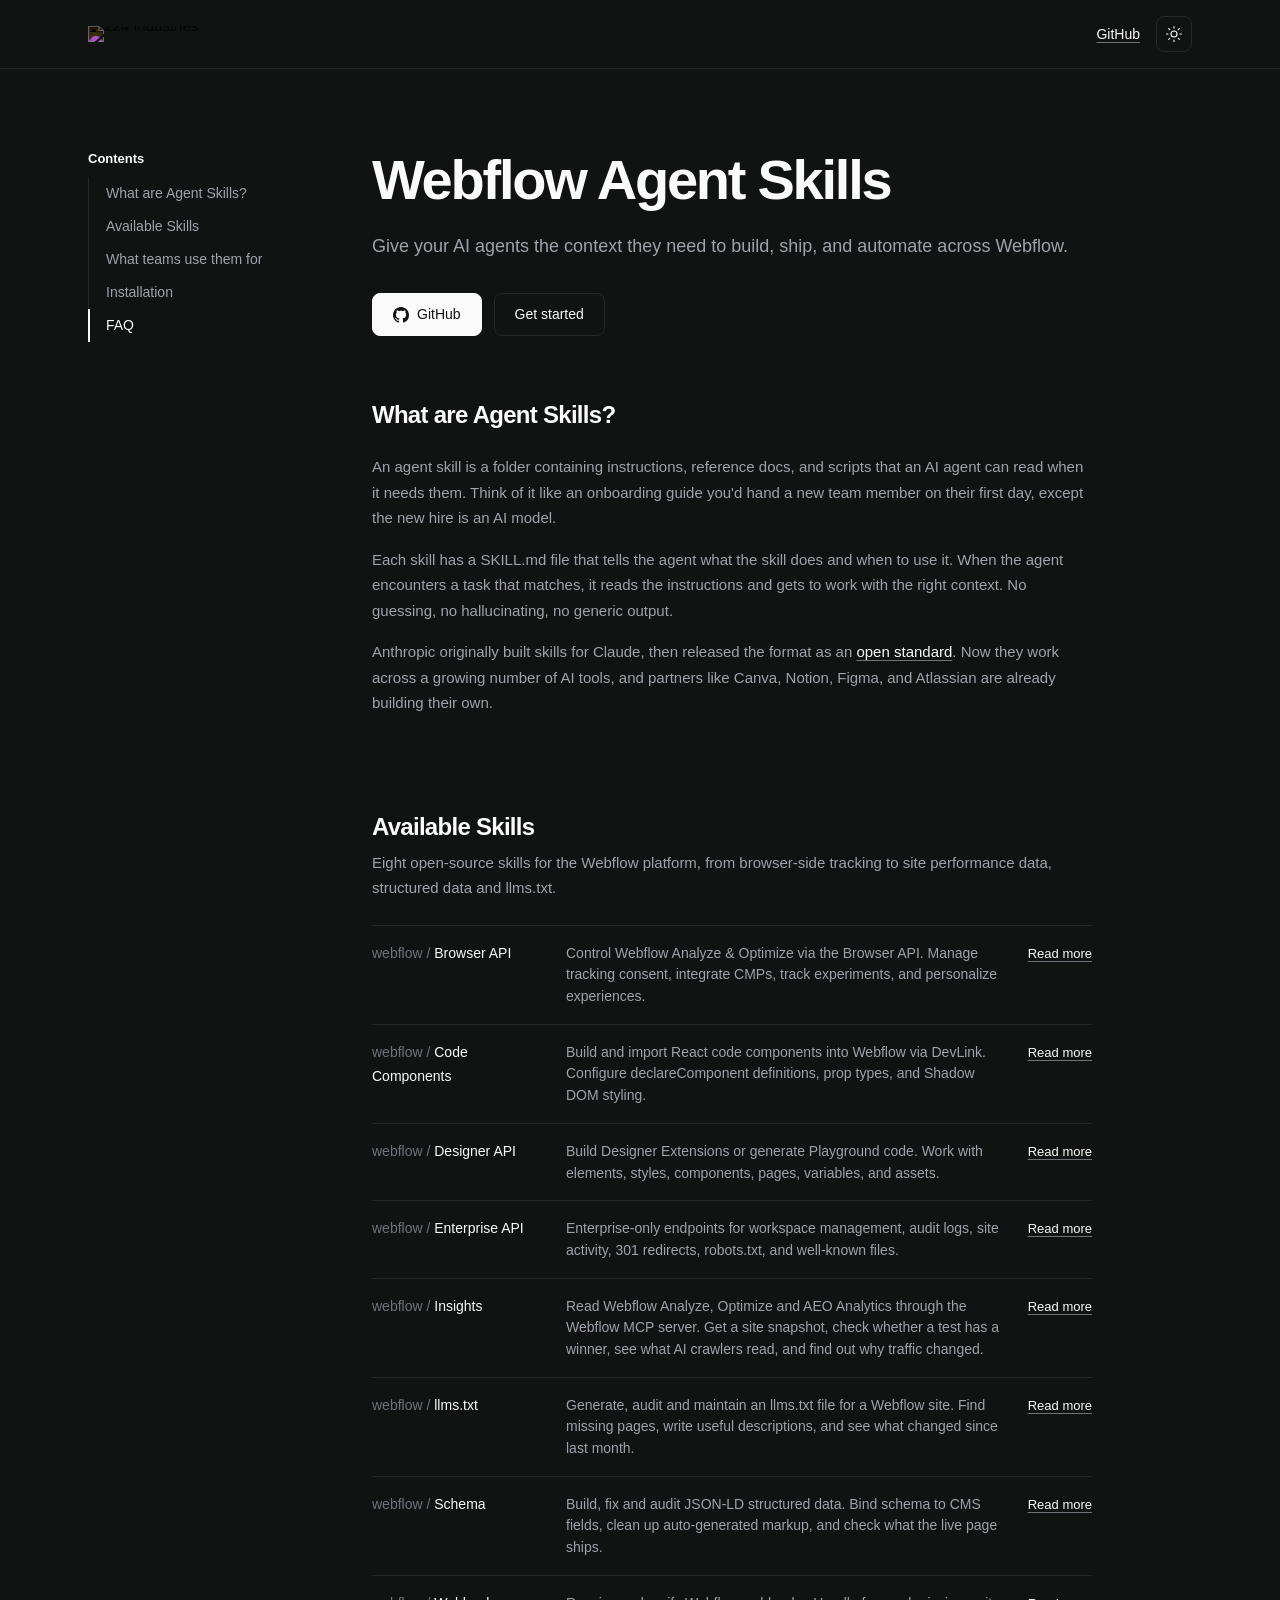
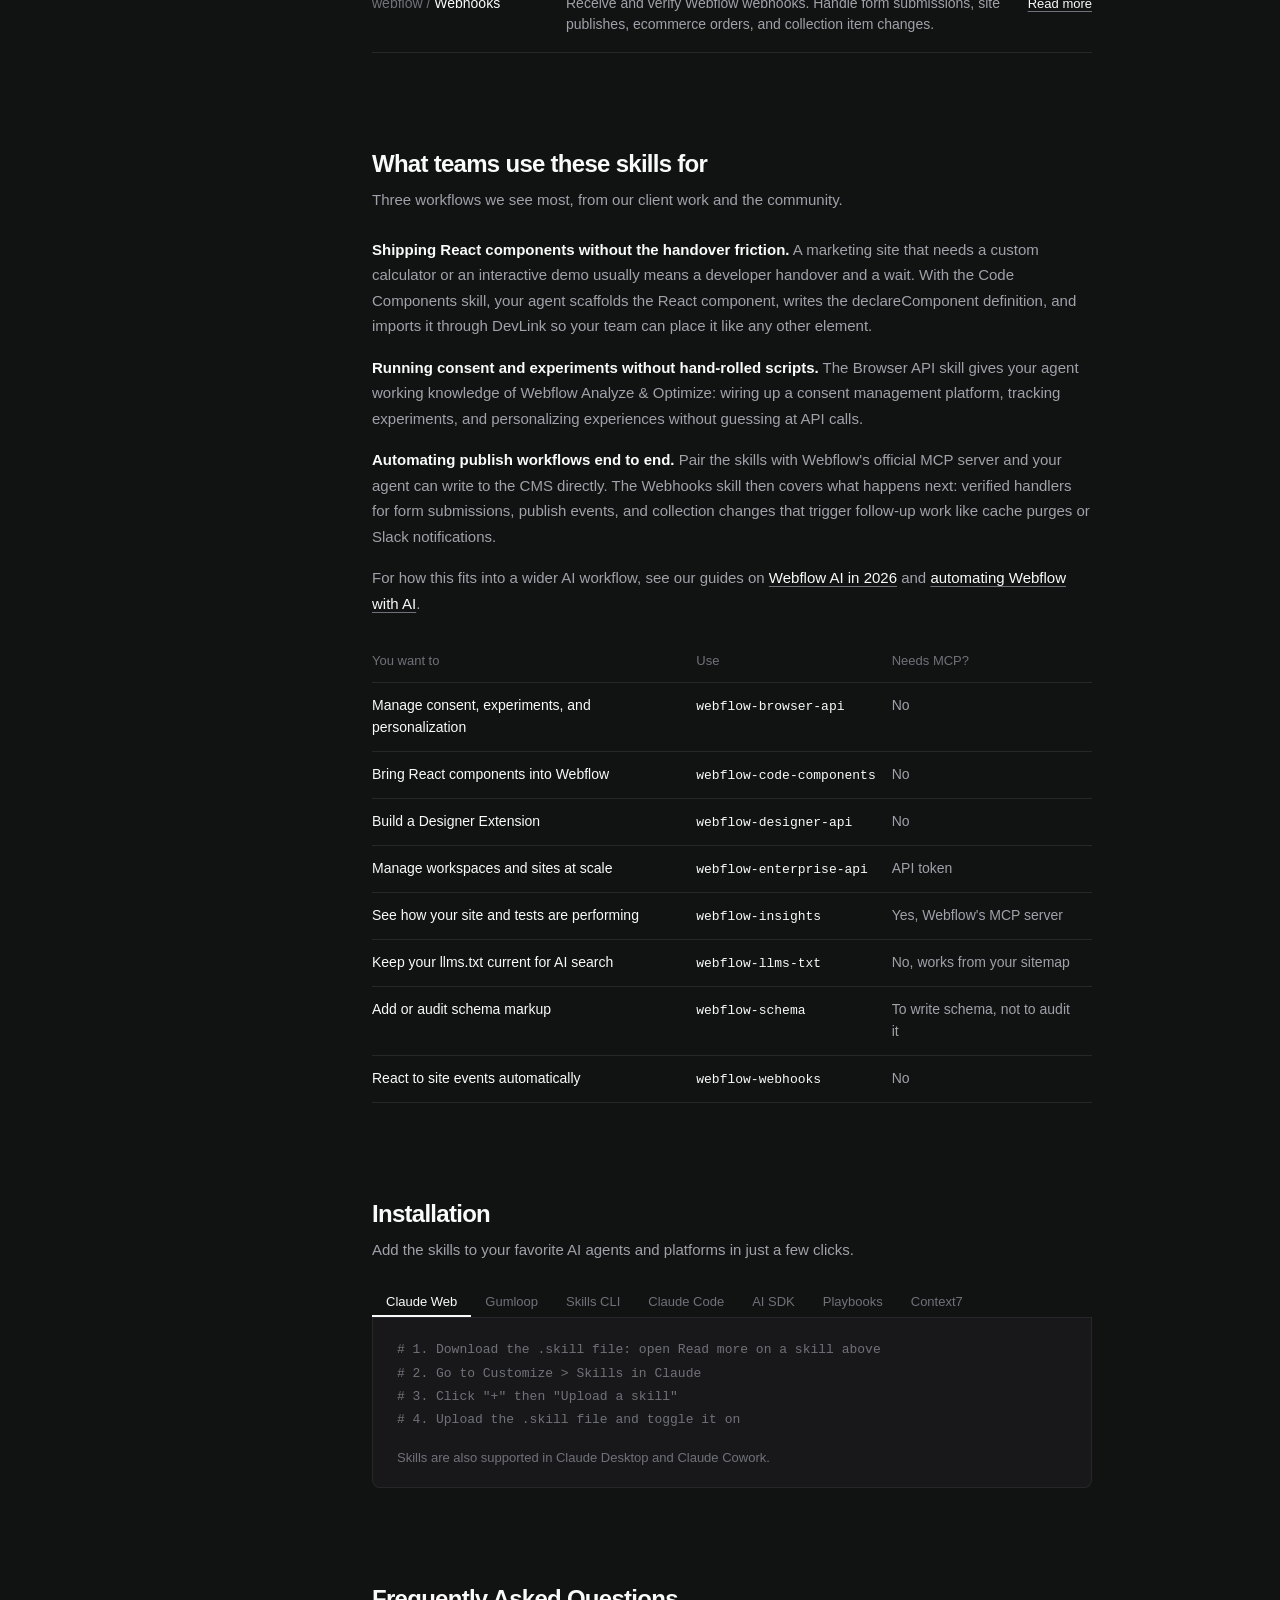
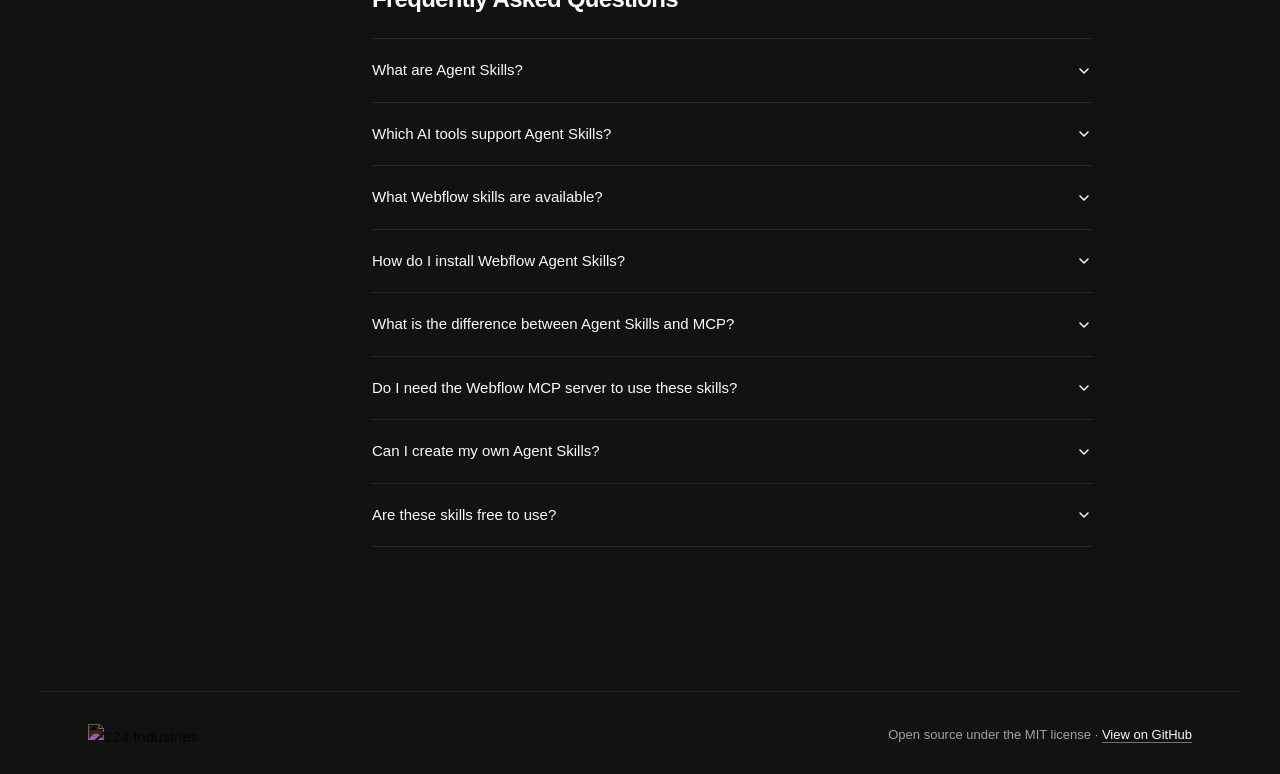
==== commit 018f9b93: "feat: move Source and Download from the skill rows into the Read more modals Each skill row now carr" ====
--- a/docs/index.html
+++ b/docs/index.html
@@ -563,8 +563,6 @@
           <span class="skill-desc">Control Webflow Analyze &amp; Optimize via the Browser API. Manage tracking consent, integrate CMPs, track experiments, and personalize experiences.</span>
           <span class="skill-actions">
             <button type="button" class="skill-action skill-more" data-skill="browser-api" aria-haspopup="dialog" aria-controls="skill-browser-api">Read more<span class="visually-hidden"> about Browser API</span></button>
-            <a href="https://github.com/224-industries/webflow-skills/tree/main/skills/webflow-browser-api" target="_blank" rel="noopener" class="skill-action">Source <svg viewBox="0 0 16 16" fill="currentColor"><path d="M3.75 2a.75.75 0 0 0 0 1.5h6.69L2.72 11.22a.75.75 0 1 0 1.06 1.06L11.5 4.56v6.69a.75.75 0 0 0 1.5 0V2.75a.75.75 0 0 0-.75-.75H3.75Z"/></svg></a>
-            <a href="https://github.com/224-Industries/webflow-skills/releases/latest/download/webflow-browser-api.skill" target="_blank" rel="noopener" class="skill-action">Download <svg viewBox="0 0 16 16" fill="currentColor"><path d="M8 10.94l3.72-3.72a.75.75 0 1 1 1.06 1.06l-4.25 4.25a.75.75 0 0 1-1.06 0L3.22 8.28a.75.75 0 0 1 1.06-1.06L8 10.94ZM8.75 1a.75.75 0 0 0-1.5 0v8.69h1.5V1Z"/></svg></a>
           </span>
         </div>
         <div class="skill-row">
@@ -572,8 +570,6 @@
           <span class="skill-desc">Build and import React code components into Webflow via DevLink. Configure declareComponent definitions, prop types, and Shadow DOM styling.</span>
           <span class="skill-actions">
             <button type="button" class="skill-action skill-more" data-skill="code-components" aria-haspopup="dialog" aria-controls="skill-code-components">Read more<span class="visually-hidden"> about Code Components</span></button>
-            <a href="https://github.com/224-industries/webflow-skills/tree/main/skills/webflow-code-components" target="_blank" rel="noopener" class="skill-action">Source <svg viewBox="0 0 16 16" fill="currentColor"><path d="M3.75 2a.75.75 0 0 0 0 1.5h6.69L2.72 11.22a.75.75 0 1 0 1.06 1.06L11.5 4.56v6.69a.75.75 0 0 0 1.5 0V2.75a.75.75 0 0 0-.75-.75H3.75Z"/></svg></a>
-            <a href="https://github.com/224-Industries/webflow-skills/releases/latest/download/webflow-code-components.skill" target="_blank" rel="noopener" class="skill-action">Download <svg viewBox="0 0 16 16" fill="currentColor"><path d="M8 10.94l3.72-3.72a.75.75 0 1 1 1.06 1.06l-4.25 4.25a.75.75 0 0 1-1.06 0L3.22 8.28a.75.75 0 0 1 1.06-1.06L8 10.94ZM8.75 1a.75.75 0 0 0-1.5 0v8.69h1.5V1Z"/></svg></a>
           </span>
         </div>
         <div class="skill-row">
@@ -581,8 +577,6 @@
           <span class="skill-desc">Build Designer Extensions or generate Playground code. Work with elements, styles, components, pages, variables, and assets.</span>
           <span class="skill-actions">
             <button type="button" class="skill-action skill-more" data-skill="designer-api" aria-haspopup="dialog" aria-controls="skill-designer-api">Read more<span class="visually-hidden"> about Designer API</span></button>
-            <a href="https://github.com/224-industries/webflow-skills/tree/main/skills/webflow-designer-api" target="_blank" rel="noopener" class="skill-action">Source <svg viewBox="0 0 16 16" fill="currentColor"><path d="M3.75 2a.75.75 0 0 0 0 1.5h6.69L2.72 11.22a.75.75 0 1 0 1.06 1.06L11.5 4.56v6.69a.75.75 0 0 0 1.5 0V2.75a.75.75 0 0 0-.75-.75H3.75Z"/></svg></a>
-            <a href="https://github.com/224-Industries/webflow-skills/releases/latest/download/webflow-designer-api.skill" target="_blank" rel="noopener" class="skill-action">Download <svg viewBox="0 0 16 16" fill="currentColor"><path d="M8 10.94l3.72-3.72a.75.75 0 1 1 1.06 1.06l-4.25 4.25a.75.75 0 0 1-1.06 0L3.22 8.28a.75.75 0 0 1 1.06-1.06L8 10.94ZM8.75 1a.75.75 0 0 0-1.5 0v8.69h1.5V1Z"/></svg></a>
           </span>
         </div>
         <div class="skill-row">
@@ -590,8 +584,6 @@
           <span class="skill-desc">Enterprise-only endpoints for workspace management, audit logs, site activity, 301 redirects, robots.txt, and well-known files.</span>
           <span class="skill-actions">
             <button type="button" class="skill-action skill-more" data-skill="enterprise-api" aria-haspopup="dialog" aria-controls="skill-enterprise-api">Read more<span class="visually-hidden"> about Enterprise API</span></button>
-            <a href="https://github.com/224-industries/webflow-skills/tree/main/skills/webflow-enterprise-api" target="_blank" rel="noopener" class="skill-action">Source <svg viewBox="0 0 16 16" fill="currentColor"><path d="M3.75 2a.75.75 0 0 0 0 1.5h6.69L2.72 11.22a.75.75 0 1 0 1.06 1.06L11.5 4.56v6.69a.75.75 0 0 0 1.5 0V2.75a.75.75 0 0 0-.75-.75H3.75Z"/></svg></a>
-            <a href="https://github.com/224-Industries/webflow-skills/releases/latest/download/webflow-enterprise-api.skill" target="_blank" rel="noopener" class="skill-action">Download <svg viewBox="0 0 16 16" fill="currentColor"><path d="M8 10.94l3.72-3.72a.75.75 0 1 1 1.06 1.06l-4.25 4.25a.75.75 0 0 1-1.06 0L3.22 8.28a.75.75 0 0 1 1.06-1.06L8 10.94ZM8.75 1a.75.75 0 0 0-1.5 0v8.69h1.5V1Z"/></svg></a>
           </span>
         </div>
         <div class="skill-row">
@@ -599,8 +591,6 @@
           <span class="skill-desc">Read Webflow Analyze, Optimize and AEO Analytics through the Webflow MCP server. Get a site snapshot, check whether a test has a winner, see what AI crawlers read, and find out why traffic changed.</span>
           <span class="skill-actions">
             <button type="button" class="skill-action skill-more" data-skill="insights" aria-haspopup="dialog" aria-controls="skill-insights">Read more<span class="visually-hidden"> about Insights</span></button>
-            <a href="https://github.com/224-industries/webflow-skills/tree/main/skills/webflow-insights" target="_blank" rel="noopener" class="skill-action">Source <svg viewBox="0 0 16 16" fill="currentColor"><path d="M3.75 2a.75.75 0 0 0 0 1.5h6.69L2.72 11.22a.75.75 0 1 0 1.06 1.06L11.5 4.56v6.69a.75.75 0 0 0 1.5 0V2.75a.75.75 0 0 0-.75-.75H3.75Z"/></svg></a>
-            <a href="https://github.com/224-Industries/webflow-skills/releases/latest/download/webflow-insights.skill" target="_blank" rel="noopener" class="skill-action">Download <svg viewBox="0 0 16 16" fill="currentColor"><path d="M8 10.94l3.72-3.72a.75.75 0 1 1 1.06 1.06l-4.25 4.25a.75.75 0 0 1-1.06 0L3.22 8.28a.75.75 0 0 1 1.06-1.06L8 10.94ZM8.75 1a.75.75 0 0 0-1.5 0v8.69h1.5V1Z"/></svg></a>
           </span>
         </div>
         <div class="skill-row">
@@ -608,8 +598,6 @@
           <span class="skill-desc">Generate, audit and maintain an llms.txt file for a Webflow site. Find missing pages, write useful descriptions, and see what changed since last month.</span>
           <span class="skill-actions">
             <button type="button" class="skill-action skill-more" data-skill="llms-txt" aria-haspopup="dialog" aria-controls="skill-llms-txt">Read more<span class="visually-hidden"> about llms.txt</span></button>
-            <a href="https://github.com/224-industries/webflow-skills/tree/main/skills/webflow-llms-txt" target="_blank" rel="noopener" class="skill-action">Source <svg viewBox="0 0 16 16" fill="currentColor"><path d="M3.75 2a.75.75 0 0 0 0 1.5h6.69L2.72 11.22a.75.75 0 1 0 1.06 1.06L11.5 4.56v6.69a.75.75 0 0 0 1.5 0V2.75a.75.75 0 0 0-.75-.75H3.75Z"/></svg></a>
-            <a href="https://github.com/224-Industries/webflow-skills/releases/latest/download/webflow-llms-txt.skill" target="_blank" rel="noopener" class="skill-action">Download <svg viewBox="0 0 16 16" fill="currentColor"><path d="M8 10.94l3.72-3.72a.75.75 0 1 1 1.06 1.06l-4.25 4.25a.75.75 0 0 1-1.06 0L3.22 8.28a.75.75 0 0 1 1.06-1.06L8 10.94ZM8.75 1a.75.75 0 0 0-1.5 0v8.69h1.5V1Z"/></svg></a>
           </span>
         </div>
         <div class="skill-row">
@@ -617,8 +605,6 @@
           <span class="skill-desc">Build, fix and audit JSON-LD structured data. Bind schema to CMS fields, clean up auto-generated markup, and check what the live page ships.</span>
           <span class="skill-actions">
             <button type="button" class="skill-action skill-more" data-skill="schema" aria-haspopup="dialog" aria-controls="skill-schema">Read more<span class="visually-hidden"> about Schema</span></button>
-            <a href="https://github.com/224-industries/webflow-skills/tree/main/skills/webflow-schema" target="_blank" rel="noopener" class="skill-action">Source <svg viewBox="0 0 16 16" fill="currentColor"><path d="M3.75 2a.75.75 0 0 0 0 1.5h6.69L2.72 11.22a.75.75 0 1 0 1.06 1.06L11.5 4.56v6.69a.75.75 0 0 0 1.5 0V2.75a.75.75 0 0 0-.75-.75H3.75Z"/></svg></a>
-            <a href="https://github.com/224-Industries/webflow-skills/releases/latest/download/webflow-schema.skill" target="_blank" rel="noopener" class="skill-action">Download <svg viewBox="0 0 16 16" fill="currentColor"><path d="M8 10.94l3.72-3.72a.75.75 0 1 1 1.06 1.06l-4.25 4.25a.75.75 0 0 1-1.06 0L3.22 8.28a.75.75 0 0 1 1.06-1.06L8 10.94ZM8.75 1a.75.75 0 0 0-1.5 0v8.69h1.5V1Z"/></svg></a>
           </span>
         </div>
         <div class="skill-row">
@@ -626,8 +612,6 @@
           <span class="skill-desc">Receive and verify Webflow webhooks. Handle form submissions, site publishes, ecommerce orders, and collection item changes.</span>
           <span class="skill-actions">
             <button type="button" class="skill-action skill-more" data-skill="webhooks" aria-haspopup="dialog" aria-controls="skill-webhooks">Read more<span class="visually-hidden"> about Webhooks</span></button>
-            <a href="https://github.com/224-industries/webflow-skills/tree/main/skills/webflow-webhooks" target="_blank" rel="noopener" class="skill-action">Source <svg viewBox="0 0 16 16" fill="currentColor"><path d="M3.75 2a.75.75 0 0 0 0 1.5h6.69L2.72 11.22a.75.75 0 1 0 1.06 1.06L11.5 4.56v6.69a.75.75 0 0 0 1.5 0V2.75a.75.75 0 0 0-.75-.75H3.75Z"/></svg></a>
-            <a href="https://github.com/224-Industries/webflow-skills/releases/latest/download/webflow-webhooks.skill" target="_blank" rel="noopener" class="skill-action">Download <svg viewBox="0 0 16 16" fill="currentColor"><path d="M8 10.94l3.72-3.72a.75.75 0 1 1 1.06 1.06l-4.25 4.25a.75.75 0 0 1-1.06 0L3.22 8.28a.75.75 0 0 1 1.06-1.06L8 10.94ZM8.75 1a.75.75 0 0 0-1.5 0v8.69h1.5V1Z"/></svg></a>
           </span>
         </div>
       </div>
@@ -641,7 +625,7 @@
           <p class="skill-modal-lead">Lets your agent handle cookie consent, A/B test tracking and personalisation on a Webflow site that runs Analyze or Optimize, using Webflow's own browser code rather than guesswork.</p>
           <h4>What it helps with</h4>
           <ul>
-            <li>Connecting a consent tool such as OneTrust or TrustArc, so Webflow only tracks visitors who said yes.</li>
+            <li>Connecting your consent banner, such as CookieYes, so Webflow only tracks visitors who said yes.</li>
             <li>Sending Optimize test results into the analytics tool your team already reports from.</li>
             <li>Tagging visitors with your own attributes, such as plan or industry, so tests and personalisation can target them.</li>
           </ul>
@@ -881,14 +865,14 @@
           <span class="note">Also supported in Factory's <a href="https://docs.factory.ai/cli/configuration/plugins#claude-code-compatibility" target="_blank" rel="noopener">Droid</a>.</span>
         </div>
         <div class="install-panel active" data-panel="claude-web">
-          <code><span class="comment"># 1. Download the .skill file from the skills above</span>
+          <code><span class="comment"># 1. Download the .skill file: open Read more on a skill above</span>
 <span class="comment"># 2. Go to Customize > Skills in Claude</span>
 <span class="comment"># 3. Click "+" then "Upload a skill"</span>
 <span class="comment"># 4. Upload the .skill file and toggle it on</span></code>
           <span class="note">Skills are also supported in Claude Desktop and Claude Cowork.</span>
         </div>
         <div class="install-panel" data-panel="gumloop">
-          <code><span class="comment"># 1. Download the .skill file from the skills above</span>
+          <code><span class="comment"># 1. Download the .skill file: open Read more on a skill above</span>
 <span class="comment"># 2. In Gumloop, open your agent's configuration</span>
 <span class="comment"># 3. Scroll to the Skills section</span>
 <span class="comment"># 4. Click + Skill and upload the .skill file</span></code>
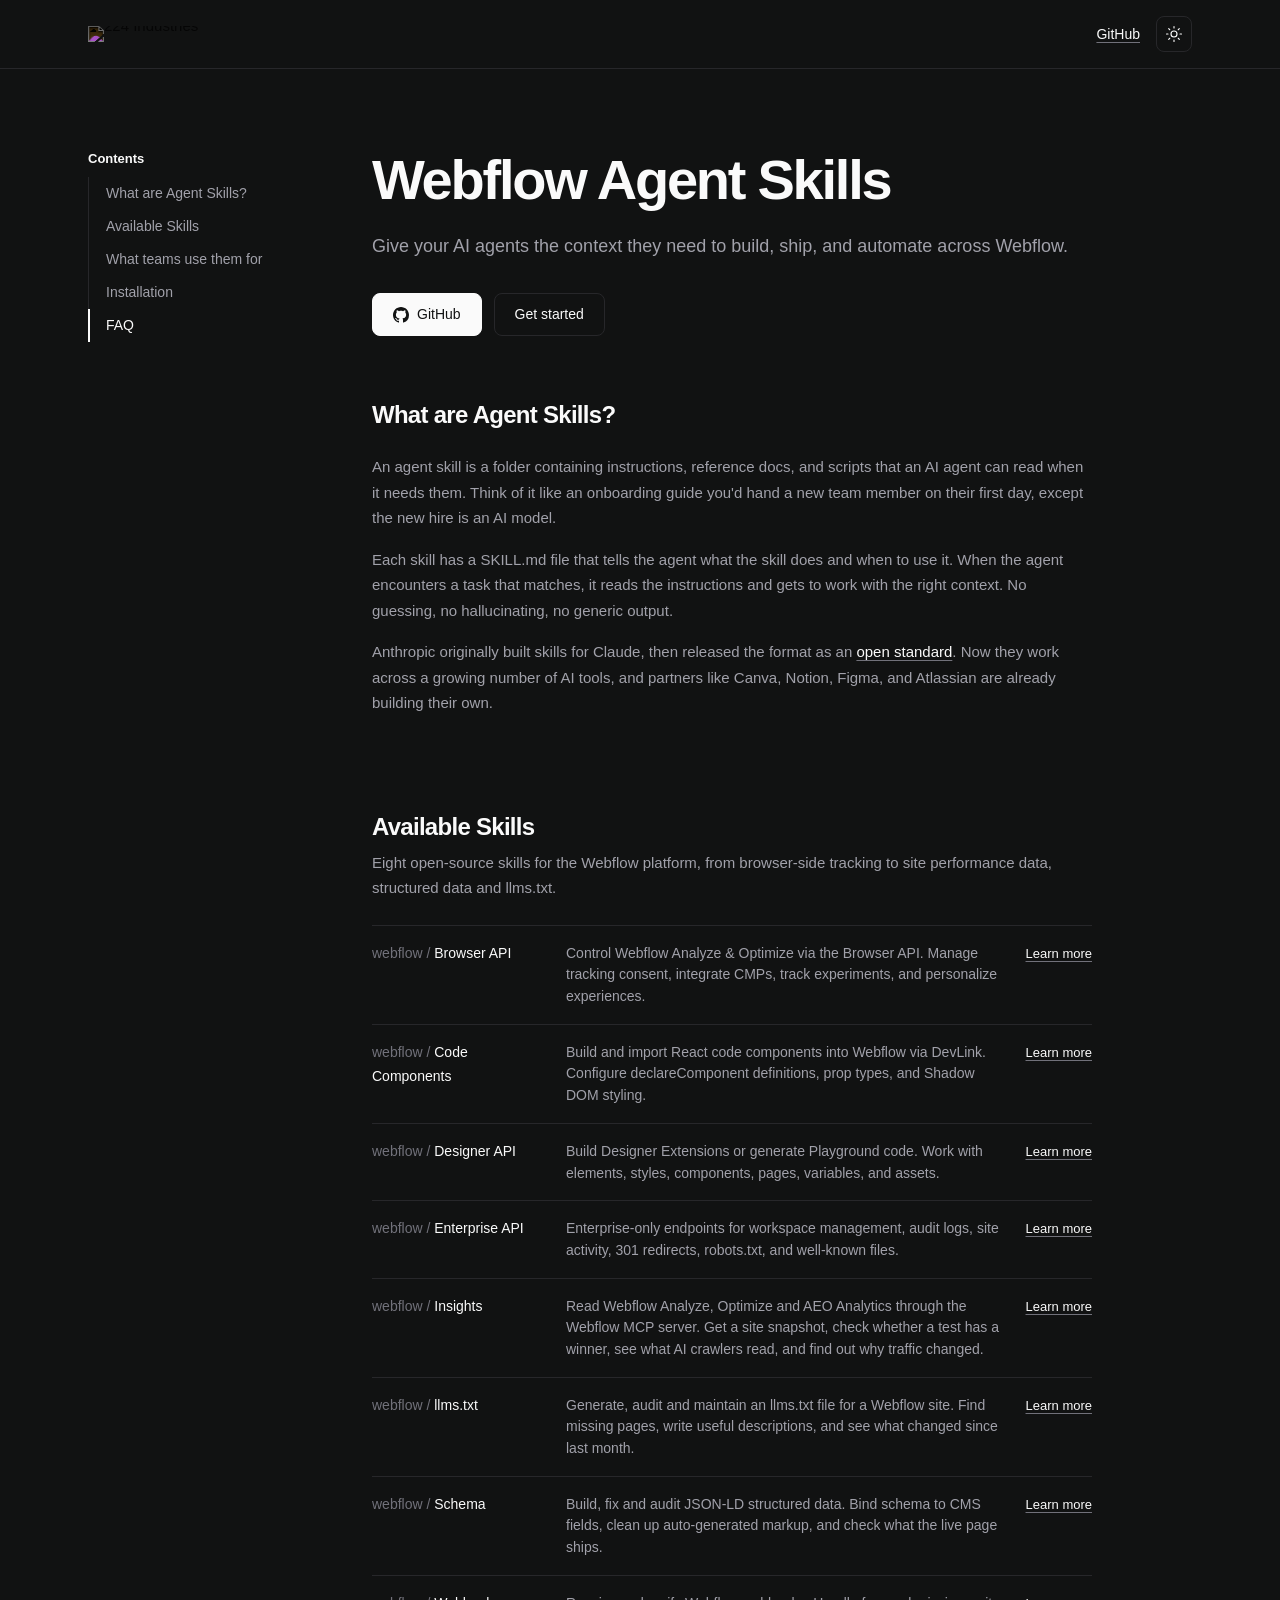
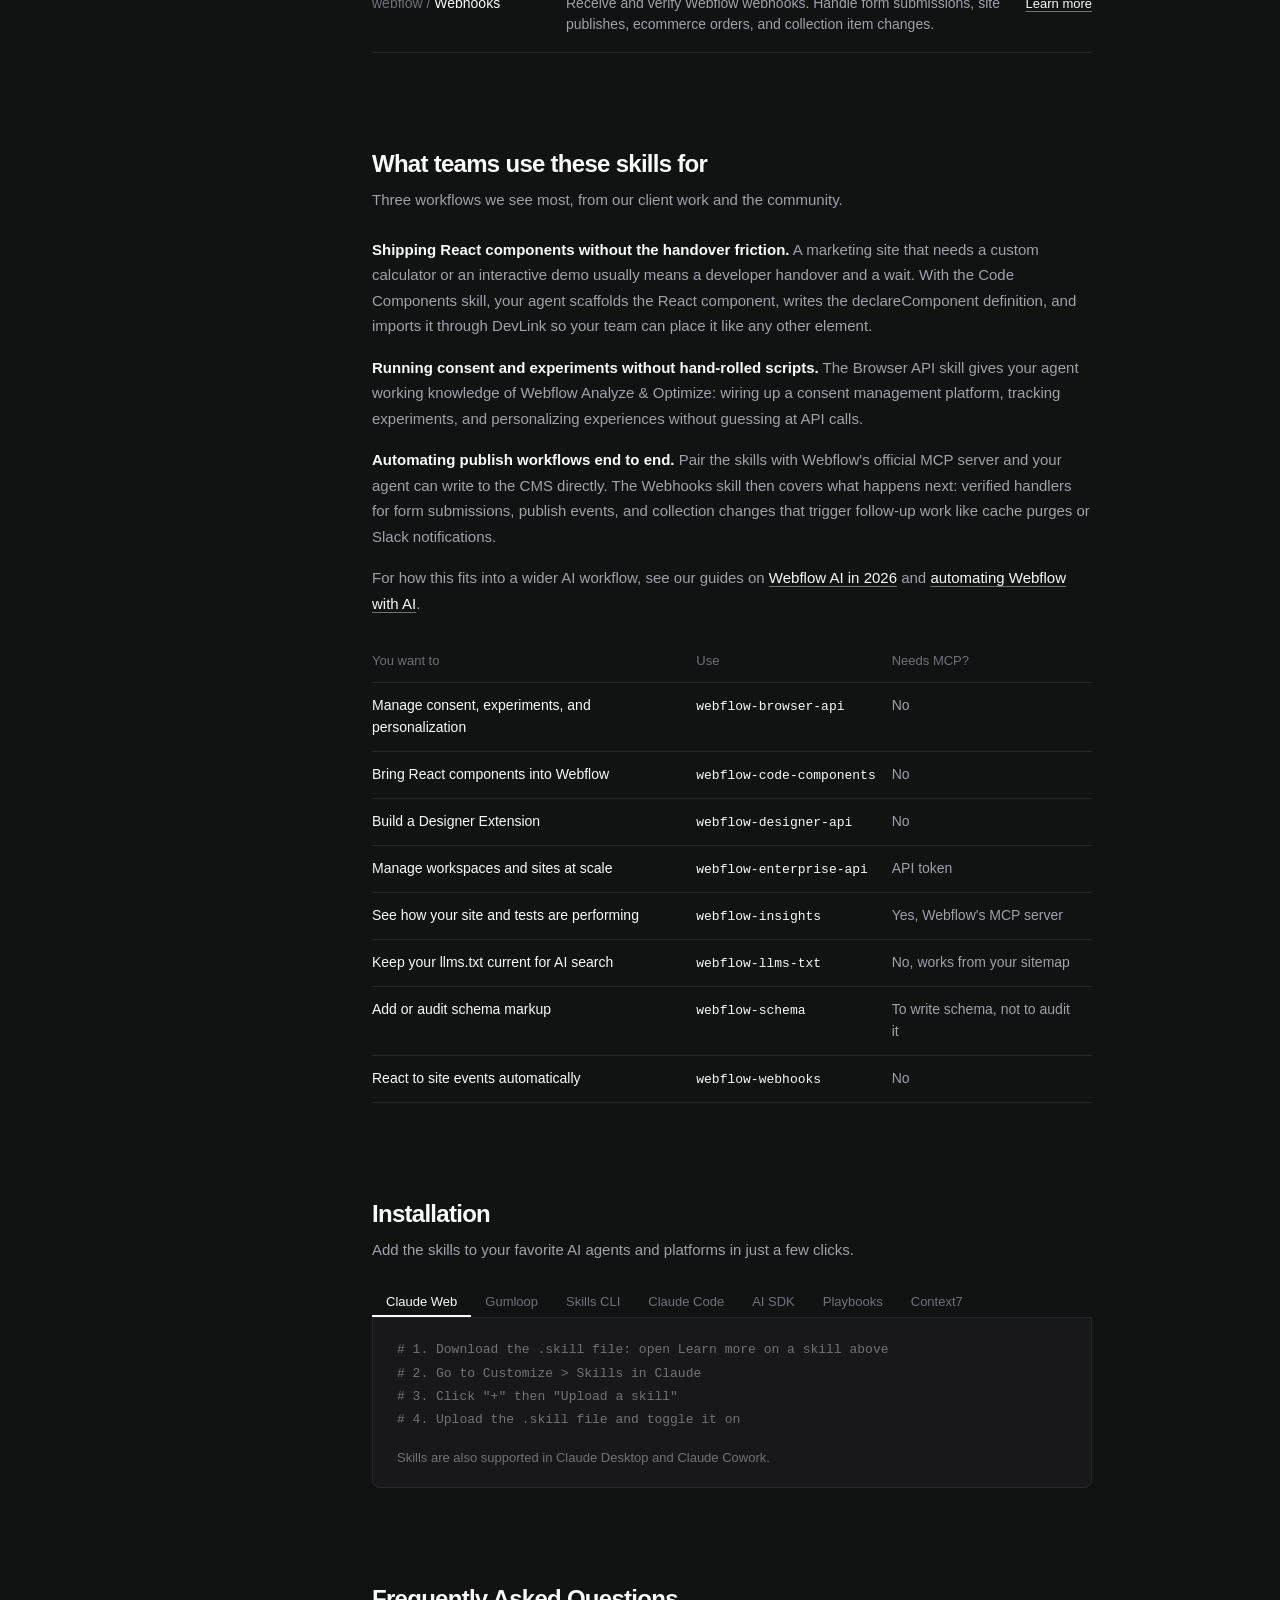
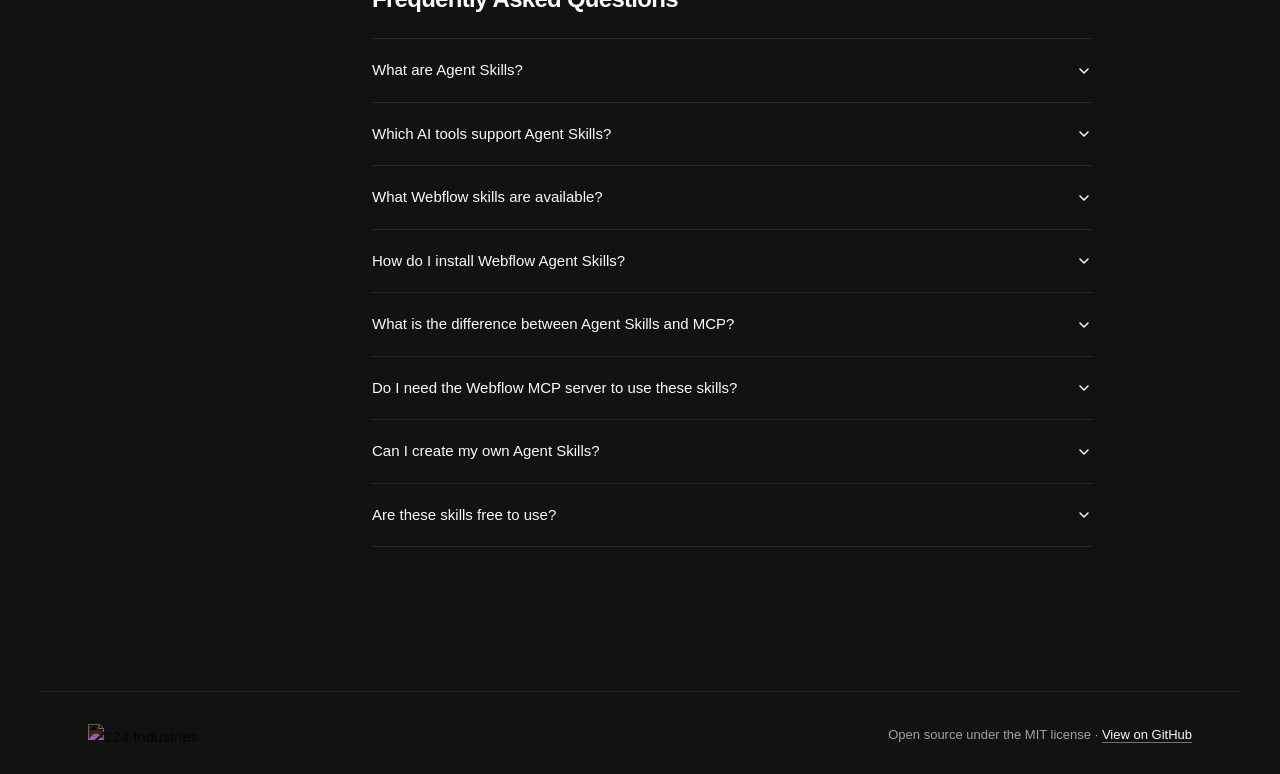
==== commit 725b8bba: "copy: rename Read more to Learn more on the Webflow Skills page Co-Authored-By: Claude Opus 5.5 <nor" ====
--- a/docs/index.html
+++ b/docs/index.html
@@ -434,7 +434,7 @@
   .faq-list { display: flex; flex-direction: column; border-top: var(--hair) solid var(--border); }
   .faq-answer-inner p { padding: 0 0 20px; margin: 0; font-size: 0.875rem; line-height: 1.7; }
 
-  /* Read more modals */
+  /* Learn more modals */
   .visually-hidden {
     position: absolute; width: 1px; height: 1px; padding: 0; margin: -1px;
     overflow: hidden; clip: rect(0 0 0 0); white-space: nowrap; border: 0;
@@ -562,60 +562,60 @@
           <span class="skill-name"><span class="skill-prefix">webflow / </span>Browser API</span>
           <span class="skill-desc">Control Webflow Analyze &amp; Optimize via the Browser API. Manage tracking consent, integrate CMPs, track experiments, and personalize experiences.</span>
           <span class="skill-actions">
-            <button type="button" class="skill-action skill-more" data-skill="browser-api" aria-haspopup="dialog" aria-controls="skill-browser-api">Read more<span class="visually-hidden"> about Browser API</span></button>
+            <button type="button" class="skill-action skill-more" data-skill="browser-api" aria-haspopup="dialog" aria-controls="skill-browser-api">Learn more<span class="visually-hidden"> about Browser API</span></button>
           </span>
         </div>
         <div class="skill-row">
           <span class="skill-name"><span class="skill-prefix">webflow / </span>Code Components</span>
           <span class="skill-desc">Build and import React code components into Webflow via DevLink. Configure declareComponent definitions, prop types, and Shadow DOM styling.</span>
           <span class="skill-actions">
-            <button type="button" class="skill-action skill-more" data-skill="code-components" aria-haspopup="dialog" aria-controls="skill-code-components">Read more<span class="visually-hidden"> about Code Components</span></button>
+            <button type="button" class="skill-action skill-more" data-skill="code-components" aria-haspopup="dialog" aria-controls="skill-code-components">Learn more<span class="visually-hidden"> about Code Components</span></button>
           </span>
         </div>
         <div class="skill-row">
           <span class="skill-name"><span class="skill-prefix">webflow / </span>Designer API</span>
           <span class="skill-desc">Build Designer Extensions or generate Playground code. Work with elements, styles, components, pages, variables, and assets.</span>
           <span class="skill-actions">
-            <button type="button" class="skill-action skill-more" data-skill="designer-api" aria-haspopup="dialog" aria-controls="skill-designer-api">Read more<span class="visually-hidden"> about Designer API</span></button>
+            <button type="button" class="skill-action skill-more" data-skill="designer-api" aria-haspopup="dialog" aria-controls="skill-designer-api">Learn more<span class="visually-hidden"> about Designer API</span></button>
           </span>
         </div>
         <div class="skill-row">
           <span class="skill-name"><span class="skill-prefix">webflow / </span>Enterprise API</span>
           <span class="skill-desc">Enterprise-only endpoints for workspace management, audit logs, site activity, 301 redirects, robots.txt, and well-known files.</span>
           <span class="skill-actions">
-            <button type="button" class="skill-action skill-more" data-skill="enterprise-api" aria-haspopup="dialog" aria-controls="skill-enterprise-api">Read more<span class="visually-hidden"> about Enterprise API</span></button>
+            <button type="button" class="skill-action skill-more" data-skill="enterprise-api" aria-haspopup="dialog" aria-controls="skill-enterprise-api">Learn more<span class="visually-hidden"> about Enterprise API</span></button>
           </span>
         </div>
         <div class="skill-row">
           <span class="skill-name"><span class="skill-prefix">webflow / </span>Insights</span>
           <span class="skill-desc">Read Webflow Analyze, Optimize and AEO Analytics through the Webflow MCP server. Get a site snapshot, check whether a test has a winner, see what AI crawlers read, and find out why traffic changed.</span>
           <span class="skill-actions">
-            <button type="button" class="skill-action skill-more" data-skill="insights" aria-haspopup="dialog" aria-controls="skill-insights">Read more<span class="visually-hidden"> about Insights</span></button>
+            <button type="button" class="skill-action skill-more" data-skill="insights" aria-haspopup="dialog" aria-controls="skill-insights">Learn more<span class="visually-hidden"> about Insights</span></button>
           </span>
         </div>
         <div class="skill-row">
           <span class="skill-name"><span class="skill-prefix">webflow / </span>llms.txt</span>
           <span class="skill-desc">Generate, audit and maintain an llms.txt file for a Webflow site. Find missing pages, write useful descriptions, and see what changed since last month.</span>
           <span class="skill-actions">
-            <button type="button" class="skill-action skill-more" data-skill="llms-txt" aria-haspopup="dialog" aria-controls="skill-llms-txt">Read more<span class="visually-hidden"> about llms.txt</span></button>
+            <button type="button" class="skill-action skill-more" data-skill="llms-txt" aria-haspopup="dialog" aria-controls="skill-llms-txt">Learn more<span class="visually-hidden"> about llms.txt</span></button>
           </span>
         </div>
         <div class="skill-row">
           <span class="skill-name"><span class="skill-prefix">webflow / </span>Schema</span>
           <span class="skill-desc">Build, fix and audit JSON-LD structured data. Bind schema to CMS fields, clean up auto-generated markup, and check what the live page ships.</span>
           <span class="skill-actions">
-            <button type="button" class="skill-action skill-more" data-skill="schema" aria-haspopup="dialog" aria-controls="skill-schema">Read more<span class="visually-hidden"> about Schema</span></button>
+            <button type="button" class="skill-action skill-more" data-skill="schema" aria-haspopup="dialog" aria-controls="skill-schema">Learn more<span class="visually-hidden"> about Schema</span></button>
           </span>
         </div>
         <div class="skill-row">
           <span class="skill-name"><span class="skill-prefix">webflow / </span>Webhooks</span>
           <span class="skill-desc">Receive and verify Webflow webhooks. Handle form submissions, site publishes, ecommerce orders, and collection item changes.</span>
           <span class="skill-actions">
-            <button type="button" class="skill-action skill-more" data-skill="webhooks" aria-haspopup="dialog" aria-controls="skill-webhooks">Read more<span class="visually-hidden"> about Webhooks</span></button>
+            <button type="button" class="skill-action skill-more" data-skill="webhooks" aria-haspopup="dialog" aria-controls="skill-webhooks">Learn more<span class="visually-hidden"> about Webhooks</span></button>
           </span>
         </div>
       </div>
-      <!-- Read more modals: one per skill, opened by the buttons above -->
+      <!-- Learn more modals: one per skill, opened by the buttons above -->
       <dialog class="skill-modal" id="skill-browser-api" aria-labelledby="skill-browser-api-title">
         <div class="skill-modal-head">
           <h3 id="skill-browser-api-title"><span class="skill-prefix">webflow / </span>Browser API</h3>
@@ -865,14 +865,14 @@
           <span class="note">Also supported in Factory's <a href="https://docs.factory.ai/cli/configuration/plugins#claude-code-compatibility" target="_blank" rel="noopener">Droid</a>.</span>
         </div>
         <div class="install-panel active" data-panel="claude-web">
-          <code><span class="comment"># 1. Download the .skill file: open Read more on a skill above</span>
+          <code><span class="comment"># 1. Download the .skill file: open Learn more on a skill above</span>
 <span class="comment"># 2. Go to Customize > Skills in Claude</span>
 <span class="comment"># 3. Click "+" then "Upload a skill"</span>
 <span class="comment"># 4. Upload the .skill file and toggle it on</span></code>
           <span class="note">Skills are also supported in Claude Desktop and Claude Cowork.</span>
         </div>
         <div class="install-panel" data-panel="gumloop">
-          <code><span class="comment"># 1. Download the .skill file: open Read more on a skill above</span>
+          <code><span class="comment"># 1. Download the .skill file: open Learn more on a skill above</span>
 <span class="comment"># 2. In Gumloop, open your agent's configuration</span>
 <span class="comment"># 3. Scroll to the Skills section</span>
 <span class="comment"># 4. Click + Skill and upload the .skill file</span></code>
@@ -990,7 +990,7 @@
     }
     const tocMobile = document.querySelector('.toc-mobile');
     tocMobile?.querySelectorAll('a').forEach((a) => a.addEventListener('click', () => { tocMobile.open = false; }));
-  // Read more modals: open from the skill rows or a #skill-<name> link; close on the button, Esc or a backdrop click
+  // Learn more modals: open from the skill rows or a #skill-<name> link; close on the button, Esc or a backdrop click
   (function () {
     var modals = document.querySelectorAll('.skill-modal');
     if (!modals.length || typeof HTMLDialogElement !== 'function') return;
